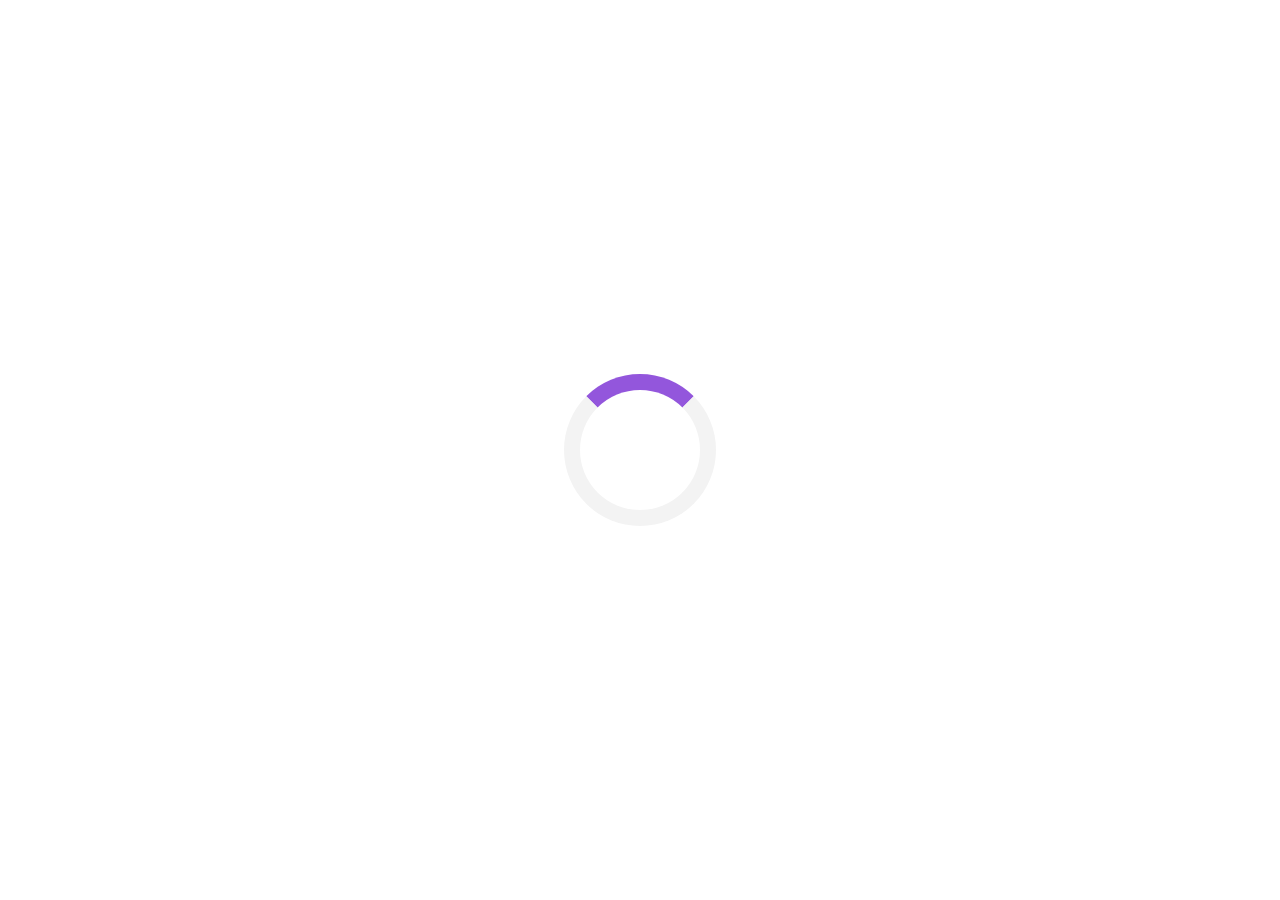
==== index.html @ 2e4d65af "[ADD] mail contact + loading spin" ====
<!DOCTYPE html>
<html lang="en">
<head>
    <meta charset="UTF-8">
    <meta http-equiv="X-UA-Compatible" content="IE=edge">
    <meta name="viewport" content="width=device-width, initial-scale=1.0">
    <link rel="stylesheet" href="style/style.css">
    <link rel="preconnect" href="https://fonts.googleapis.com">
    <link rel="preconnect" href="https://fonts.gstatic.com" crossorigin>
    <link href="https://fonts.googleapis.com/css2?family=Shrikhand&display=swap" rel="stylesheet">
    <link href="https://fonts.googleapis.com/css2?family=Roboto:wght@100;300;400;500;700;900&display=swap" rel="stylesheet">
    <link rel="stylesheet" href="https://use.fontawesome.com/releases/v5.15.3/css/all.css" integrity="sha384-SZXxX4whJ79/gErwcOYf+zWLeJdY/qpuqC4cAa9rOGUstPomtqpuNWT9wdPEn2fk" crossorigin="anonymous">
    <title>Ohmyfood!</title>
</head>
<body onload="loaderFunction()">
    <div id="loader"></div>
    <div id="wait">
        <header>
            <img src="/Maquette/images/logo/ohmyfood@2x.svg" alt="logo">
        </header>
        <main>
            <section id="subheader">
                <span><i class="fas fa-map-marker-alt"></i> Paris, Belleville</span>
            </section>
            <section id="Description">
                <h1>Réservez le menu qui vous convient</h1>
                <p>Découvrez des restaurants d'exception, séléctionnés par nos soins.</p>
                <a id="ButtonDescription" href="#">Explorer nos restaurants</a>
            </section>
            <section id="Fonctionnement">
                <h1>Fonctionnement</h1>
                <ul>
                    <li><p>1</p><span><i class="fas fa-mobile-alt"></i>Choisissez un restaurant</span></li>
                    <li><p>2</p><span><i class="fas fa-list"></i>Composez votre menu</span></li>
                    <li><p>3</p><span><i class="fas fa-store"></i>Dégustez au restaurant</span></li>
                </ul>
            </section>
            <section id="Restaurant">
                <h1> Restaurants</h1>
                <div id="Restaurant_cards">
                    <div class="Restaurant_card">
                        <a href="pages/menu_1.html">
                            <figure>
                                <img src="/Maquette/images/restaurants/jay-wennington-N_Y88TWmGwA-unsplash.jpg" alt="">
                                <figcaption>
                                    <div class="card_text">
                                        <h2>La palette du goût</h2>
                                        <p>Ménilmontant</p>
                                    </div>
                                </a>
                                    <div class="card_logo lock">
                                        <i class="far fa-heart icon-unlock"></i>
                                        <i class="fas fa-heart icon-lock"></i>
                                    </div>
                                </figcaption>
                            </figure>
                    </div>
                    <div class="Restaurant_card">
                        <a href="pages/menu_2.html">
                            <figure>
                                <img src="/Maquette/images/restaurants/stil-u2Lp8tXIcjw-unsplash.jpg" alt="">
                                <figcaption>
                                    <div class="card_text">
                                        <h2>La note enchantée</h2>
                                        <p>Charonne</p>
                                    </div>
                        </a>
                                <div class="card_logo lock">
                                    <i class="far fa-heart icon-unlock"></i>
                                    <i class="fas fa-heart icon-lock"></i>
                                </div>
                            </figcaption>
                        </figure>
                    </div>
                    <div class="Restaurant_card">
                        <a href="pages/menu_3.html">
                        <figure>
                            <img src="/Maquette/images/restaurants/toa-heftiba-DQKerTsQwi0-unsplash.jpg" alt="">
                            <figcaption>
                                <div class="card_text">
                                    <h2>À la française</h2>
                                    <p>Cité rouge</p>
                                </div>
                            </a>
                                <div class="card_logo lock">
                                    <i class="far fa-heart icon-unlock"></i>
                                    <i class="fas fa-heart icon-lock"></i>
                                </div>
                            </figcaption>
                        </figure>
                    </div>
                    <div class="Restaurant_card">
                        <a href="pages/menu_4.html">
                        <figure>
                            <img src="/Maquette/images/restaurants/louis-hansel-shotsoflouis-qNBGVyOCY8Q-unsplash.jpg" alt="">
                            <figcaption>
                                <div class="card_text">
                                    <h2>Le délice des sens</h2>
                                    <p>Folie-Méricourt</p>
                                </div>
                            </a>
                                <div class="card_logo lock">
                                    <i class="far fa-heart icon-unlock"></i>
                                    <i class="fas fa-heart icon-lock"></i>
                                </div>
                            </figcaption>
                        </figure>
                    </div>
                </div>
            </section>
        </main>
        <footer>
            <h2>ohmyfood</h2>
            <ul>
                <li><span><i class="fas fa-utensils"></i>Proposer un restaurant</span></li>
                <li><span><i class="fas fa-hands-helping"></i>Devenir partenaire</span></li>
                <li>Mentions légales</li>
                <a href="mailto:ohmyfood@gmail.com"><li>Contact</li></a>
            </ul>
        </footer>
    </div>

    <script>
        var loader;

        function loaderFunction() {
            setTimeout(showPage, 3000)
        }

        function showPage() {
            document.getElementById("loader").style.display = "none";
            document.getElementById("wait").style.display= "block";
        }
    </script>
</body>
</html>
---- style/style.css ----
/* Primary Colors*/
* {
  margin: 0;
}

header {
  width: 100%;
  display: flex;
  justify-content: center;
  border-bottom: 1px transparent black;
  -webkit-box-shadow: inset -16px -31px 15px -30px rgba(0, 0, 0, 0.35);
  box-shadow: inset -16px -31px 15px -30px rgba(0, 0, 0, 0.35);
}

header img {
  margin-bottom: 20px;
  margin-top: 20px;
}

#wait {
  display: none;
}

#loader {
  position: absolute;
  left: 50%;
  top: 50%;
  z-index: 1;
  width: 120px;
  height: 120px;
  margin: -76px 0 0 -76px;
  border: 16px solid #f3f3f3;
  border-radius: 50%;
  border-top: 16px solid #9356DC;
  -webkit-animation: spin 2s linear infinite;
  animation: spin 2s linear infinite;
}

@-webkit-keyframes spin {
  0% {
    -webkit-transform: rotate(0deg);
  }
  100% {
    -webkit-transform: rotate(360deg);
  }
}
@keyframes spin {
  0% {
    transform: rotate(0deg);
  }
  100% {
    transform: rotate(360deg);
  }
}
#subheader {
  display: flex;
  justify-content: center;
  background-color: #eaeaea;
  padding: 20px 0px 20px 0px;
}

#subheader span {
  font-family: "Roboto", sans-serif;
  font-weight: 400;
  margin-right: 3rem;
}

#subheader span i {
  margin-right: 10px;
}

#Description {
  background-color: #f6f6f6;
  display: flex;
  padding-top: 30px;
  padding-bottom: 30px;
  flex-direction: column;
  align-items: center;
  font-family: "Roboto", sans-serif;
}

#Description h1 {
  font-size: 24px;
  width: 70%;
  font-weight: 800;
  text-align: center;
}

#Description p {
  color: grey;
  margin-top: 1rem;
  font-size: 16px;
  width: 80%;
  text-align: center;
  font-weight: 400;
}

#ButtonDescription {
  margin-top: 2rem;
  display: inline-block;
  border: 1px transparent #FF79DA;
  background-color: #9356DC;
  background-image: linear-gradient(to right, #FF79DA, #9356DC);
  border-radius: 25px;
  color: white;
  padding: 1rem;
  text-decoration: none;
  font-weight: 600;
  box-shadow: 0 0 16px #0000002e;
}

#Fonctionnement {
  margin: 2rem 1rem 4rem 1rem;
}

#Fonctionnement h1 {
  font-family: "Roboto", sans-serif;
}

#Fonctionnement ul {
  display: flex;
  flex-direction: column;
  list-style: none;
  font-family: "Roboto", sans-serif;
  font-size: 16px;
}

#Fonctionnement i {
  font-size: 20px;
}

#Fonctionnement span {
  border: 1px solid white;
  border-radius: 40px;
  background: #f6f6f6;
  padding: 1rem 2rem 1rem 2rem;
  box-shadow: 0 0 16px #0000002e;
  min-width: 72%;
}
#Fonctionnement span:hover {
  background-color: #f5edff;
}
#Fonctionnement span:hover .fas {
  color: #9356DC;
  opacity: 1;
}

#Fonctionnement li {
  display: flex;
  align-items: center;
  margin-top: 2rem;
}

#Fonctionnement i {
  opacity: 0.5;
  margin-right: 20px;
  margin-left: 10px;
}

#Fonctionnement p {
  position: absolute;
  left: 42px;
  border: 1px solid #9356DC;
  padding: 5px 10px 5px 10px;
  border-radius: 50%;
  color: white;
  background-color: #9356DC;
}

#Restaurant {
  background-color: #f6f6f6;
  padding-top: 3rem;
  display: flex;
  flex-direction: column;
}

#Restaurant h1 {
  font-family: "Roboto", sans-serif;
  margin: 0 0 1rem 1rem;
}

#Restaurant_cards img {
  object-fit: cover;
  width: 100%;
  max-height: 227px;
  border-radius: 25px 25px 0 0;
}

#Restaurant_cards figure {
  background-color: white;
  width: 90%;
  box-shadow: 0 0 16px #0000002e;
  border-radius: 25px 25px 25px 25px;
  margin-left: 5%;
}

.card_text {
  display: flex;
  flex-direction: column;
  margin: 5px 10px 5px 10px;
  font: "Roboto", sans-serif;
}

.card_text h2 {
  font-size: 22px;
  font-weight: 900;
  margin-bottom: 5px;
}

.card_text p {
  font-size: 20px;
  opacity: 0.8;
}

#Restaurant_cards figcaption {
  display: inline-flex;
  align-items: center;
  margin-top: 0.5rem;
  margin-bottom: 0.5rem;
  width: 100%;
  justify-content: space-between;
}

.card_logo {
  display: relative;
}

.card_logo i {
  margin-right: 1rem;
  font-size: 28px;
}

.icon-unlock {
  opacity: 0.5;
}

.lock:hover .icon-unlock,
.lock .icon-lock {
  display: none;
}

.lock:hover .icon-lock {
  display: inline;
  color: #9356DC;
}

.Restaurant_card {
  margin-bottom: 2rem;
}

.Restaurant_card a {
  text-decoration: none;
  color: black;
}

footer {
  background-color: #353535;
  color: white;
  display: flex;
  flex-direction: column;
}
footer a {
  color: white;
  text-decoration: none;
}

footer h2 {
  font-family: "Shrikhand", cursive;
  font-size: 16px;
  letter-spacing: 1px;
  margin: 2rem 0 1rem 1rem;
}

footer ul {
  font-family: "Roboto", sans-serif;
  list-style: none;
  padding: 0;
  margin-left: 1rem;
  margin-bottom: 2rem;
  font-style: normal;
}

footer i {
  margin-right: 0.5rem;
  font-size: 16px;
}

footer li {
  margin-bottom: 0.5rem;
}

/*# sourceMappingURL=style.css.map */
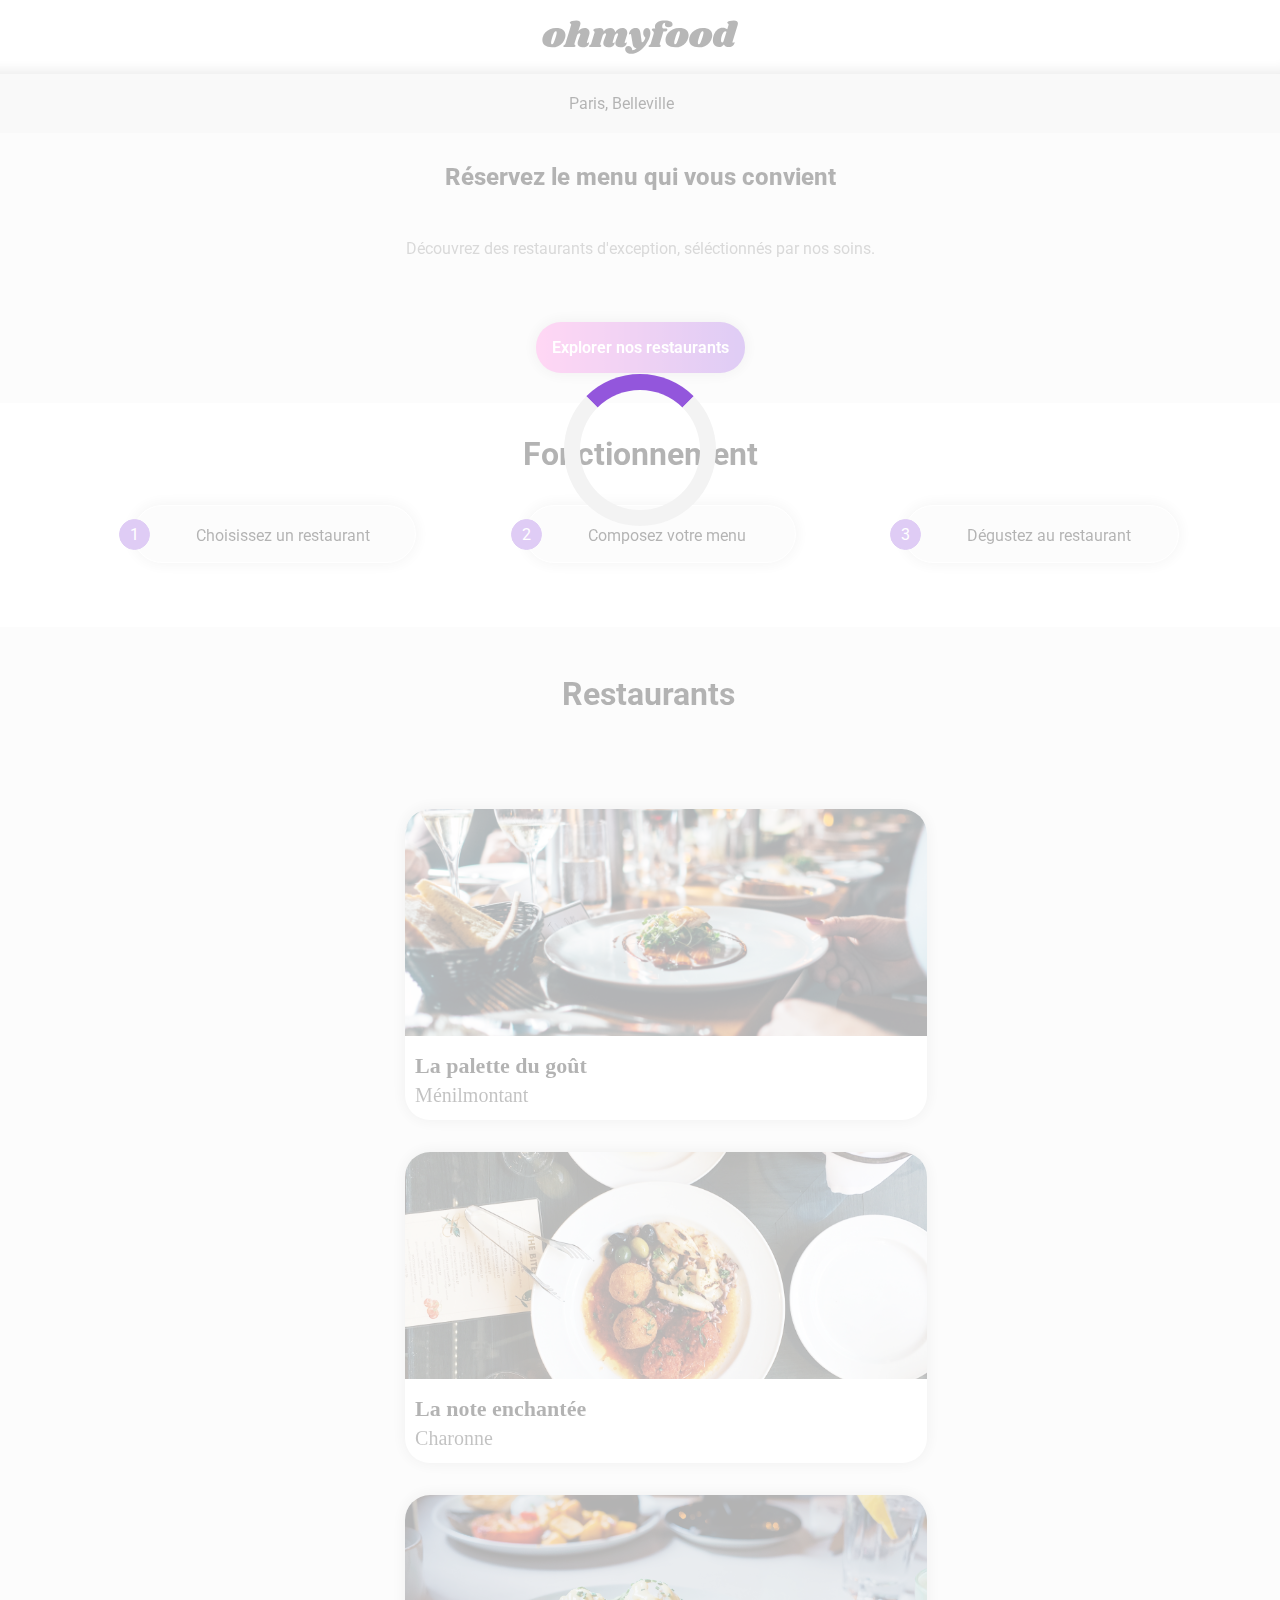
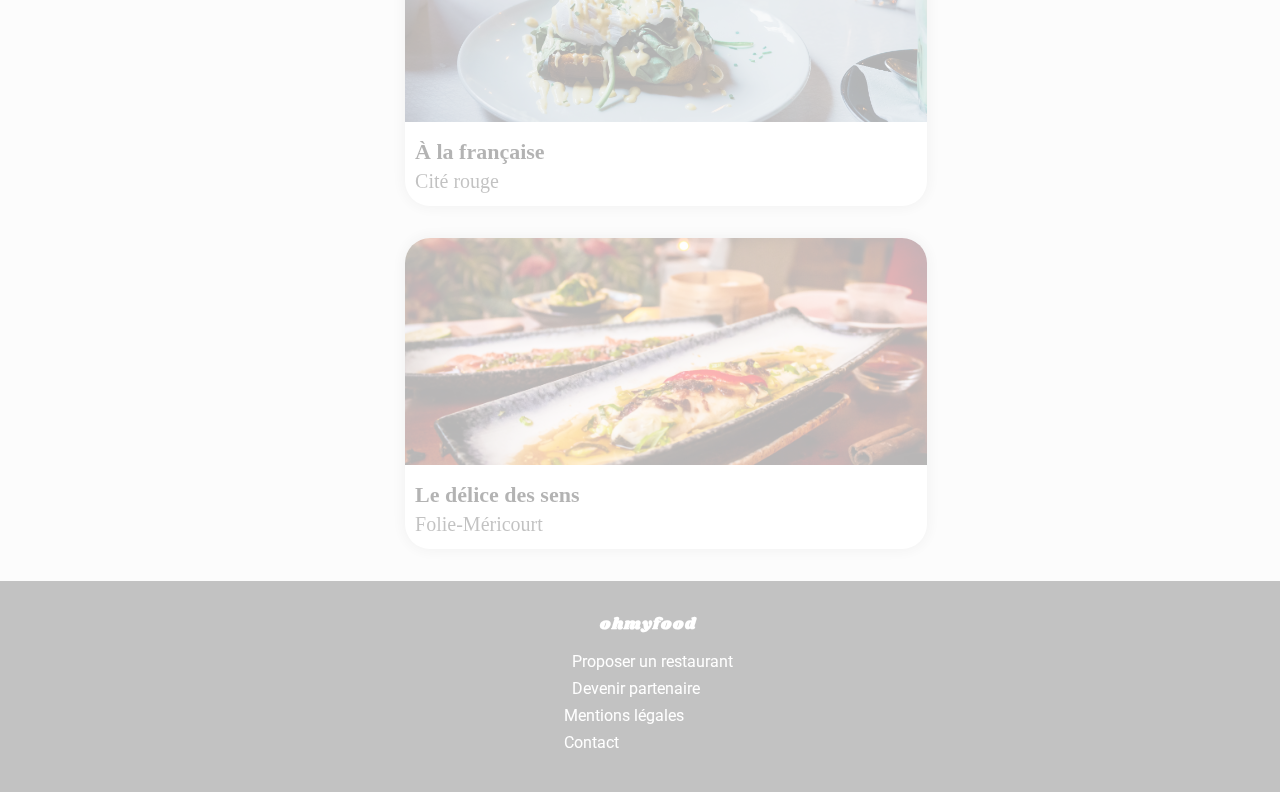
==== commit 1f384eec: "[ADD] Responsive && [FIX] loader" ====
--- a/index.html
+++ b/index.html
@@ -12,7 +12,7 @@
     <link rel="stylesheet" href="https://use.fontawesome.com/releases/v5.15.3/css/all.css" integrity="sha384-SZXxX4whJ79/gErwcOYf+zWLeJdY/qpuqC4cAa9rOGUstPomtqpuNWT9wdPEn2fk" crossorigin="anonymous">
     <title>Ohmyfood!</title>
 </head>
-<body onload="loaderFunction()">
+<body>
     <div id="loader"></div>
     <div id="wait">
         <header>
@@ -119,18 +119,5 @@
             </ul>
         </footer>
     </div>
-
-    <script>
-        var loader;
-
-        function loaderFunction() {
-            setTimeout(showPage, 3000)
-        }
-
-        function showPage() {
-            document.getElementById("loader").style.display = "none";
-            document.getElementById("wait").style.display= "block";
-        }
-    </script>
 </body>
 </html>--- a/style/style.css
+++ b/style/style.css
@@ -11,18 +11,23 @@
   -webkit-box-shadow: inset -16px -31px 15px -30px rgba(0, 0, 0, 0.35);
   box-shadow: inset -16px -31px 15px -30px rgba(0, 0, 0, 0.35);
 }
-
 header img {
   margin-bottom: 20px;
   margin-top: 20px;
 }
 
 #wait {
-  display: none;
-}
-
+  opacity: 0.3;
+  animation: 3s opacityA 3s forwards;
+}
+
+@keyframes opacityA {
+  to {
+    opacity: 1;
+  }
+}
 #loader {
-  position: absolute;
+  position: fixed;
   left: 50%;
   top: 50%;
   z-index: 1;
@@ -32,10 +37,28 @@
   border: 16px solid #f3f3f3;
   border-radius: 50%;
   border-top: 16px solid #9356DC;
-  -webkit-animation: spin 2s linear infinite;
-  animation: spin 2s linear infinite;
-}
-
+  -webkit-animation: spin 2s linear infinite, cssAnimation 0s ease-out 3s forwards;
+  animation: spin 2s linear infinite, cssAnimation 0s ease-out 3s forwards;
+}
+
+@keyframes cssAnimation {
+  to {
+    width: 0;
+    height: 0;
+    display: none;
+    border: none;
+    position: absolute;
+  }
+}
+@-webkit-keyframes cssAnimation {
+  to {
+    width: 0;
+    height: 0;
+    visibility: hidden;
+    position: absolute;
+    border: none;
+  }
+}
 @-webkit-keyframes spin {
   0% {
     -webkit-transform: rotate(0deg);
@@ -58,13 +81,11 @@
   background-color: #eaeaea;
   padding: 20px 0px 20px 0px;
 }
-
 #subheader span {
   font-family: "Roboto", sans-serif;
   font-weight: 400;
   margin-right: 3rem;
 }
-
 #subheader span i {
   margin-right: 10px;
 }
@@ -78,14 +99,12 @@
   align-items: center;
   font-family: "Roboto", sans-serif;
 }
-
 #Description h1 {
   font-size: 24px;
   width: 70%;
   font-weight: 800;
   text-align: center;
 }
-
 #Description p {
   color: grey;
   margin-top: 1rem;
@@ -94,8 +113,7 @@
   text-align: center;
   font-weight: 400;
 }
-
-#ButtonDescription {
+#Description #ButtonDescription {
   margin-top: 2rem;
   display: inline-block;
   border: 1px transparent #FF79DA;
@@ -108,15 +126,21 @@
   font-weight: 600;
   box-shadow: 0 0 16px #0000002e;
 }
+@media (min-width: 64em) {
+  #Description p {
+    margin-top: 3rem;
+  }
+  #Description #ButtonDescription {
+    margin-top: 4rem;
+  }
+}
 
 #Fonctionnement {
   margin: 2rem 1rem 4rem 1rem;
 }
-
 #Fonctionnement h1 {
   font-family: "Roboto", sans-serif;
 }
-
 #Fonctionnement ul {
   display: flex;
   flex-direction: column;
@@ -124,11 +148,9 @@
   font-family: "Roboto", sans-serif;
   font-size: 16px;
 }
-
 #Fonctionnement i {
   font-size: 20px;
 }
-
 #Fonctionnement span {
   border: 1px solid white;
   border-radius: 40px;
@@ -144,19 +166,16 @@
   color: #9356DC;
   opacity: 1;
 }
-
 #Fonctionnement li {
   display: flex;
   align-items: center;
   margin-top: 2rem;
 }
-
 #Fonctionnement i {
   opacity: 0.5;
   margin-right: 20px;
   margin-left: 10px;
 }
-
 #Fonctionnement p {
   position: absolute;
   left: 42px;
@@ -166,6 +185,40 @@
   color: white;
   background-color: #9356DC;
 }
+@media (min-width: 48em) {
+  #Fonctionnement ul {
+    padding: 0;
+  }
+  #Fonctionnement p {
+    left: 73px;
+  }
+  #Fonctionnement li {
+    justify-content: center;
+  }
+}
+@media (min-width: 64em) {
+  #Fonctionnement h1 {
+    text-align: center;
+  }
+  #Fonctionnement ul {
+    flex-direction: row;
+    justify-content: space-evenly;
+  }
+  #Fonctionnement p {
+    position: relative;
+    left: 17px;
+  }
+}
+
+@media (min-width: 64em) {
+  #Restaurant_cards {
+    display: flex;
+    flex-wrap: wrap;
+    width: 80%;
+    justify-content: space-around;
+    margin-top: 5rem;
+  }
+}
 
 #Restaurant {
   background-color: #f6f6f6;
@@ -173,25 +226,14 @@
   display: flex;
   flex-direction: column;
 }
-
 #Restaurant h1 {
   font-family: "Roboto", sans-serif;
   margin: 0 0 1rem 1rem;
 }
-
-#Restaurant_cards img {
-  object-fit: cover;
-  width: 100%;
-  max-height: 227px;
-  border-radius: 25px 25px 0 0;
-}
-
-#Restaurant_cards figure {
-  background-color: white;
-  width: 90%;
-  box-shadow: 0 0 16px #0000002e;
-  border-radius: 25px 25px 25px 25px;
-  margin-left: 5%;
+@media (min-width: 64em) {
+  #Restaurant {
+    align-items: center;
+  }
 }
 
 .card_text {
@@ -200,19 +242,47 @@
   margin: 5px 10px 5px 10px;
   font: "Roboto", sans-serif;
 }
-
 .card_text h2 {
   font-size: 22px;
   font-weight: 900;
   margin-bottom: 5px;
 }
-
 .card_text p {
   font-size: 20px;
   opacity: 0.8;
 }
 
-#Restaurant_cards figcaption {
+.card_logo {
+  display: relative;
+}
+
+.card_logo i {
+  margin-right: 1rem;
+  font-size: 28px;
+}
+
+.icon-unlock {
+  opacity: 0.5;
+}
+
+.lock:hover .icon-unlock,
+.lock .icon-lock {
+  display: none;
+}
+
+.lock:hover .icon-lock {
+  display: inline;
+  color: #9356DC;
+}
+
+.Restaurant_card {
+  margin-bottom: 2rem;
+}
+.Restaurant_card a {
+  text-decoration: none;
+  color: black;
+}
+.Restaurant_card figcaption {
   display: inline-flex;
   align-items: center;
   margin-top: 0.5rem;
@@ -220,37 +290,26 @@
   width: 100%;
   justify-content: space-between;
 }
-
-.card_logo {
-  display: relative;
-}
-
-.card_logo i {
-  margin-right: 1rem;
-  font-size: 28px;
-}
-
-.icon-unlock {
-  opacity: 0.5;
-}
-
-.lock:hover .icon-unlock,
-.lock .icon-lock {
-  display: none;
-}
-
-.lock:hover .icon-lock {
-  display: inline;
-  color: #9356DC;
-}
-
-.Restaurant_card {
-  margin-bottom: 2rem;
-}
-
-.Restaurant_card a {
-  text-decoration: none;
-  color: black;
+.Restaurant_card figure {
+  background-color: white;
+  width: 90%;
+  box-shadow: 0 0 16px #0000002e;
+  border-radius: 25px 25px 25px 25px;
+  margin-left: 5%;
+}
+.Restaurant_card img {
+  object-fit: cover;
+  width: 100%;
+  max-height: 227px;
+  border-radius: 25px 25px 0 0;
+}
+@media (min-width: 64em) {
+  .Restaurant_card {
+    width: 522px;
+  }
+  .Restaurant_card figure {
+    width: 100%;
+  }
 }
 
 footer {
@@ -263,14 +322,12 @@
   color: white;
   text-decoration: none;
 }
-
 footer h2 {
   font-family: "Shrikhand", cursive;
   font-size: 16px;
   letter-spacing: 1px;
   margin: 2rem 0 1rem 1rem;
 }
-
 footer ul {
   font-family: "Roboto", sans-serif;
   list-style: none;
@@ -279,14 +336,17 @@
   margin-bottom: 2rem;
   font-style: normal;
 }
-
 footer i {
   margin-right: 0.5rem;
   font-size: 16px;
 }
-
 footer li {
   margin-bottom: 0.5rem;
 }
+@media (min-width: 48em) {
+  footer {
+    align-items: center;
+  }
+}
 
 /*# sourceMappingURL=style.css.map */
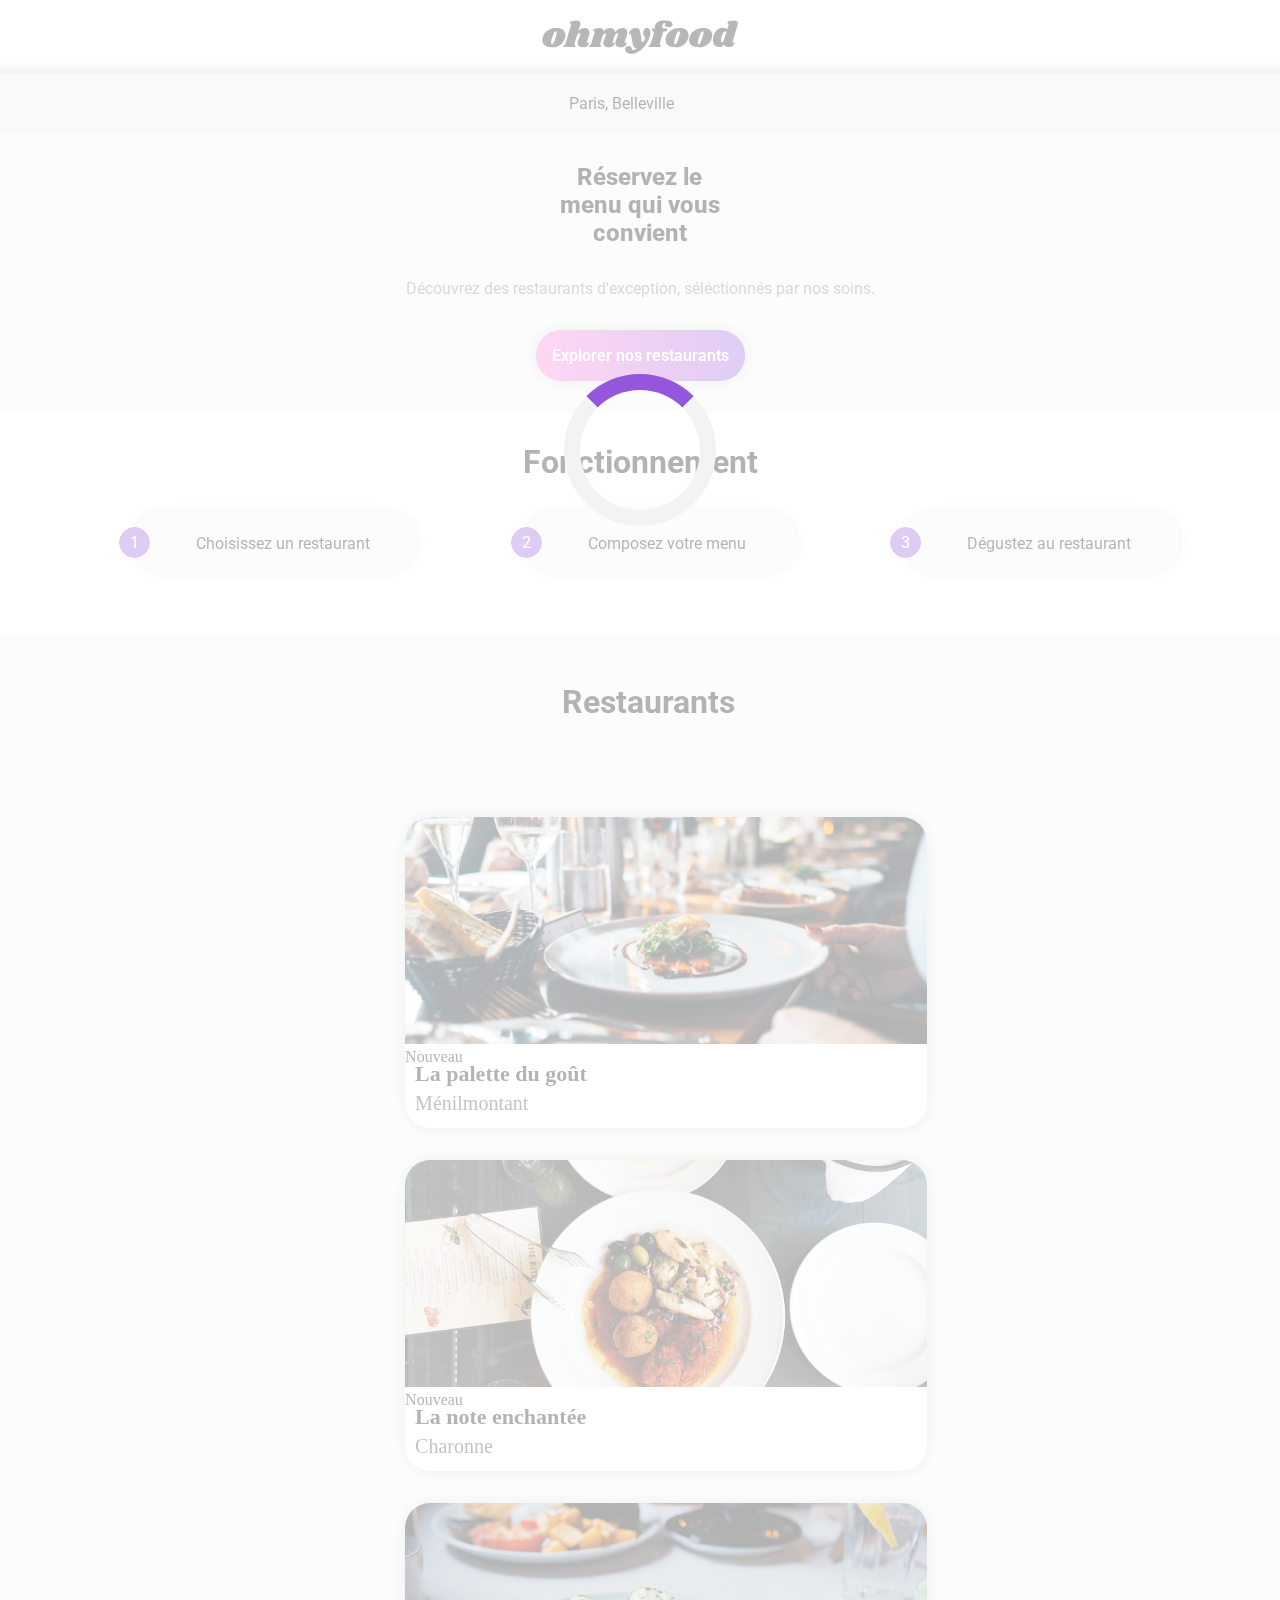
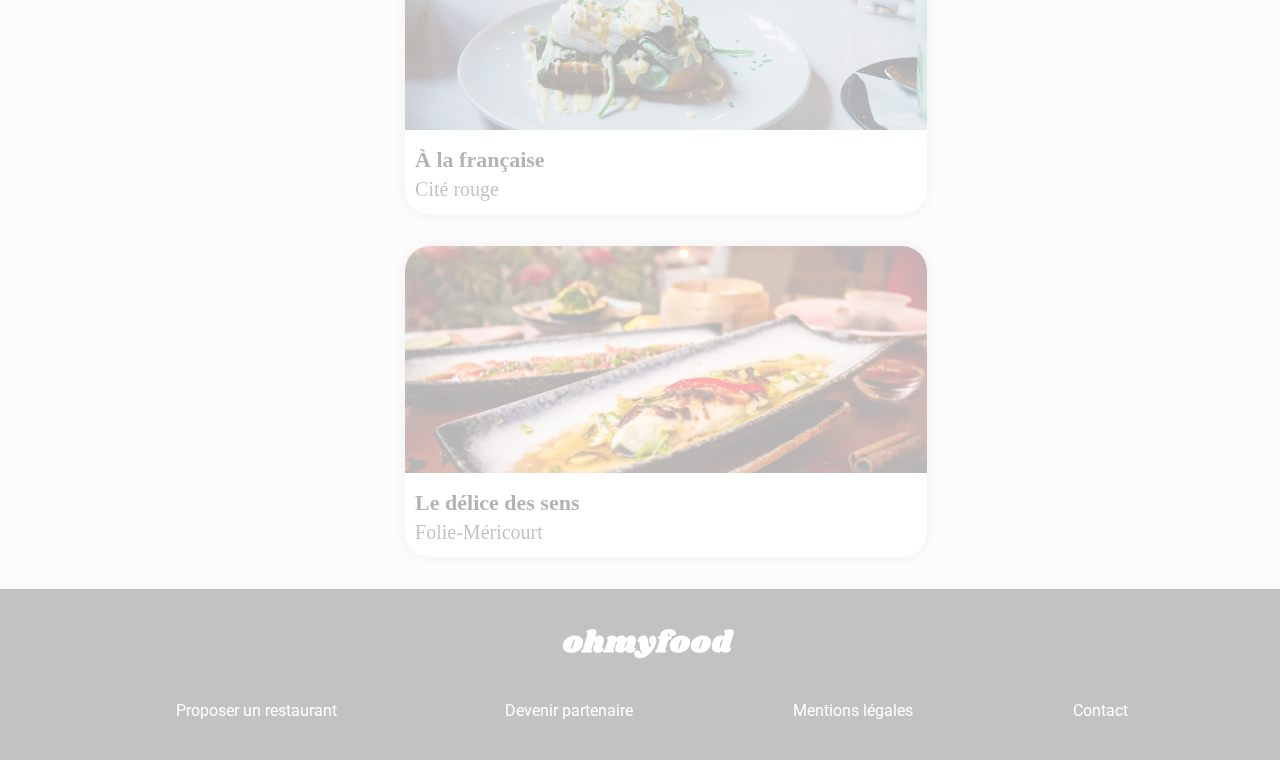
==== commit c3cd92a8: "[FIX] css design ( wrong size on some elements ) && edit css to scss" ====
--- a/index.html
+++ b/index.html
@@ -42,6 +42,7 @@
                         <a href="pages/menu_1.html">
                             <figure>
                                 <img src="/Maquette/images/restaurants/jay-wennington-N_Y88TWmGwA-unsplash.jpg" alt="">
+                                <span>Nouveau</span>
                                 <figcaption>
                                     <div class="card_text">
                                         <h2>La palette du goût</h2>
@@ -59,6 +60,7 @@
                         <a href="pages/menu_2.html">
                             <figure>
                                 <img src="/Maquette/images/restaurants/stil-u2Lp8tXIcjw-unsplash.jpg" alt="">
+                                <span>Nouveau</span>
                                 <figcaption>
                                     <div class="card_text">
                                         <h2>La note enchantée</h2>
--- a/style/style.css
+++ b/style/style.css
@@ -128,10 +128,13 @@
 }
 @media (min-width: 64em) {
   #Description p {
-    margin-top: 3rem;
+    margin-top: 2rem;
   }
   #Description #ButtonDescription {
-    margin-top: 4rem;
+    margin-top: 2rem;
+  }
+  #Description h1 {
+    width: 13%;
   }
 }
 
@@ -297,6 +300,9 @@
   border-radius: 25px 25px 25px 25px;
   margin-left: 5%;
 }
+.Restaurant_card figure span {
+  position: absolute;
+}
 .Restaurant_card img {
   object-fit: cover;
   width: 100%;
@@ -347,6 +353,15 @@
   footer {
     align-items: center;
   }
+  footer ul {
+    display: flex;
+    width: 100%;
+    justify-content: space-evenly;
+    margin-top: 20px;
+  }
+  footer h2 {
+    font-size: 30px;
+  }
 }
 
 /*# sourceMappingURL=style.css.map */
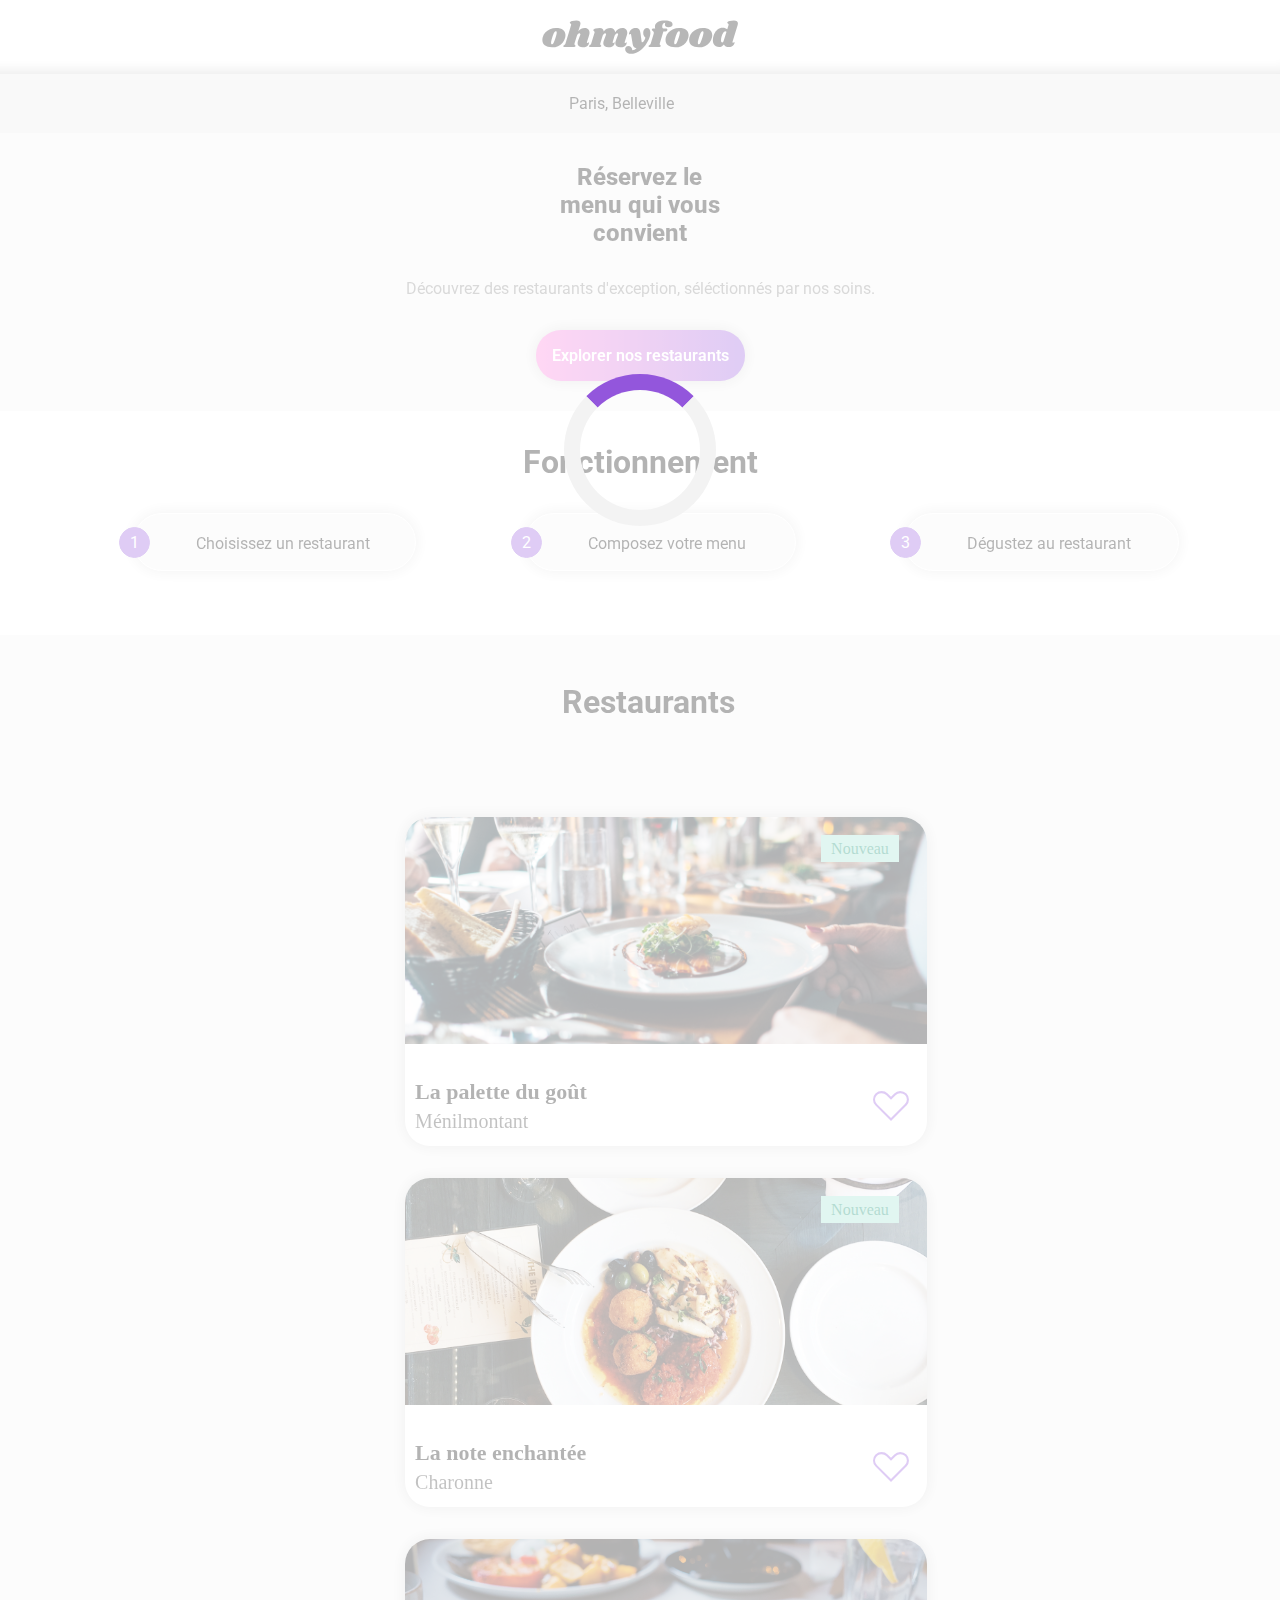
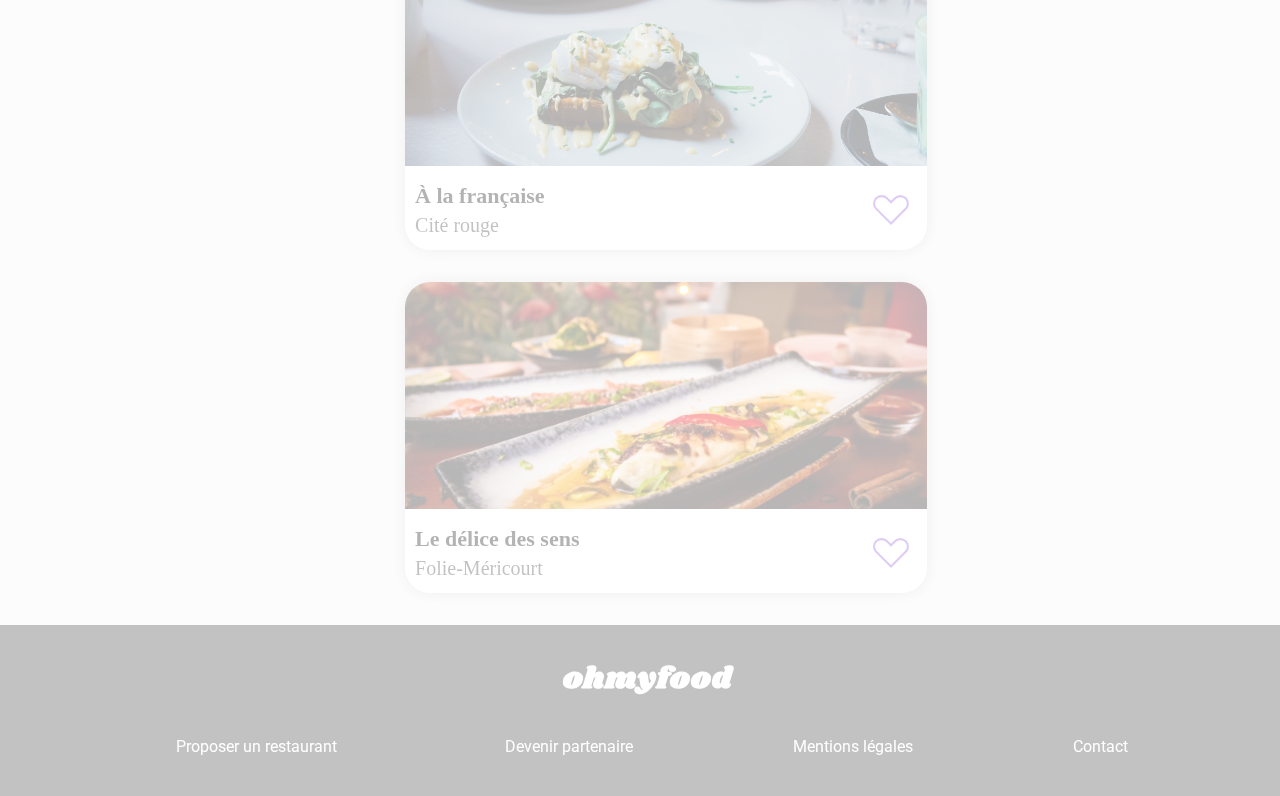
==== commit 6e0120e5: "[ADD] Heart animation for fav" ====
--- a/index.html
+++ b/index.html
@@ -13,6 +13,13 @@
     <title>Ohmyfood!</title>
 </head>
 <body>
+    <svg id='heart' height="0" width="0">
+        <defs>
+            <clipPath id="svgPath">
+                <path d="M20,35.09,4.55,19.64a8.5,8.5,0,0,1-.13-12l.13-.13a8.72,8.72,0,0,1,12.14,0L20,10.79l3.3-3.3a8.09,8.09,0,0,1,5.83-2.58,8.89,8.89,0,0,1,6.31,2.58,8.5,8.5,0,0,1,.13,12l-.13.13Z"/>
+            </clipPath>
+        </defs>
+    </svg>
     <div id="loader"></div>
     <div id="wait">
         <header>
@@ -49,10 +56,13 @@
                                         <p>Ménilmontant</p>
                                     </div>
                                 </a>
-                                    <div class="card_logo lock">
-                                        <i class="far fa-heart icon-unlock"></i>
-                                        <i class="fas fa-heart icon-lock"></i>
-                                    </div>
+                                <div class="heart-container">
+                                    <svg width="40" height="40" viewBox="0 0 40 40" class='heart-stroke'>
+                                       <path d="M20,35.07,4.55,19.62a8.5,8.5,0,0,1-.12-12l.12-.12a8.72,8.72,0,0,1,12.14,0L20,10.77l3.3-3.3A8.09,8.09,0,0,1,29.13,4.9a8.89,8.89,0,0,1,6.31,2.58,8.5,8.5,0,0,1,.12,12l-.12.12ZM10.64,7.13A6.44,6.44,0,0,0,6.07,18.19L20,32.06,33.94,18.12A6.44,6.44,0,0,0,34,9l0,0a6.44,6.44,0,0,0-4.77-1.85A6,6,0,0,0,24.83,9L20,13.78,15.21,9A6.44,6.44,0,0,0,10.64,7.13Z"/>
+                                    </svg>
+                                    
+                                    <a href='#' class='heart-clip'></a>
+                                 </div>
                                 </figcaption>
                             </figure>
                     </div>
@@ -67,10 +77,13 @@
                                         <p>Charonne</p>
                                     </div>
                         </a>
-                                <div class="card_logo lock">
-                                    <i class="far fa-heart icon-unlock"></i>
-                                    <i class="fas fa-heart icon-lock"></i>
-                                </div>
+                        <div class="heart-container">
+                            <svg width="40" height="40" viewBox="0 0 40 40" class='heart-stroke'>
+                               <path d="M20,35.07,4.55,19.62a8.5,8.5,0,0,1-.12-12l.12-.12a8.72,8.72,0,0,1,12.14,0L20,10.77l3.3-3.3A8.09,8.09,0,0,1,29.13,4.9a8.89,8.89,0,0,1,6.31,2.58,8.5,8.5,0,0,1,.12,12l-.12.12ZM10.64,7.13A6.44,6.44,0,0,0,6.07,18.19L20,32.06,33.94,18.12A6.44,6.44,0,0,0,34,9l0,0a6.44,6.44,0,0,0-4.77-1.85A6,6,0,0,0,24.83,9L20,13.78,15.21,9A6.44,6.44,0,0,0,10.64,7.13Z"/>
+                            </svg>
+                            
+                            <a href='#' class='heart-clip'></a>
+                         </div>
                             </figcaption>
                         </figure>
                     </div>
@@ -84,10 +97,13 @@
                                     <p>Cité rouge</p>
                                 </div>
                             </a>
-                                <div class="card_logo lock">
-                                    <i class="far fa-heart icon-unlock"></i>
-                                    <i class="fas fa-heart icon-lock"></i>
-                                </div>
+                            <div class="heart-container">
+                                <svg width="40" height="40" viewBox="0 0 40 40" class='heart-stroke'>
+                                   <path d="M20,35.07,4.55,19.62a8.5,8.5,0,0,1-.12-12l.12-.12a8.72,8.72,0,0,1,12.14,0L20,10.77l3.3-3.3A8.09,8.09,0,0,1,29.13,4.9a8.89,8.89,0,0,1,6.31,2.58,8.5,8.5,0,0,1,.12,12l-.12.12ZM10.64,7.13A6.44,6.44,0,0,0,6.07,18.19L20,32.06,33.94,18.12A6.44,6.44,0,0,0,34,9l0,0a6.44,6.44,0,0,0-4.77-1.85A6,6,0,0,0,24.83,9L20,13.78,15.21,9A6.44,6.44,0,0,0,10.64,7.13Z"/>
+                                </svg>
+                                
+                                <a href='#' class='heart-clip'></a>
+                             </div>
                             </figcaption>
                         </figure>
                     </div>
@@ -101,10 +117,13 @@
                                     <p>Folie-Méricourt</p>
                                 </div>
                             </a>
-                                <div class="card_logo lock">
-                                    <i class="far fa-heart icon-unlock"></i>
-                                    <i class="fas fa-heart icon-lock"></i>
-                                </div>
+                            <div class="heart-container">
+                                <svg width="40" height="40" viewBox="0 0 40 40" class='heart-stroke'>
+                                   <path d="M20,35.07,4.55,19.62a8.5,8.5,0,0,1-.12-12l.12-.12a8.72,8.72,0,0,1,12.14,0L20,10.77l3.3-3.3A8.09,8.09,0,0,1,29.13,4.9a8.89,8.89,0,0,1,6.31,2.58,8.5,8.5,0,0,1,.12,12l-.12.12ZM10.64,7.13A6.44,6.44,0,0,0,6.07,18.19L20,32.06,33.94,18.12A6.44,6.44,0,0,0,34,9l0,0a6.44,6.44,0,0,0-4.77-1.85A6,6,0,0,0,24.83,9L20,13.78,15.21,9A6.44,6.44,0,0,0,10.64,7.13Z"/>
+                                </svg>
+                                
+                                <a href='#' class='heart-clip'></a>
+                             </div>
                             </figcaption>
                         </figure>
                     </div>
--- a/style/style.css
+++ b/style/style.css
@@ -301,7 +301,12 @@
   margin-left: 5%;
 }
 .Restaurant_card figure span {
-  position: absolute;
+  position: relative;
+  background-color: #99e2d0;
+  color: #008766;
+  padding: 5px 10px 5px 10px;
+  left: 14rem;
+  bottom: 13rem;
 }
 .Restaurant_card img {
   object-fit: cover;
@@ -315,6 +320,14 @@
   }
   .Restaurant_card figure {
     width: 100%;
+  }
+  .Restaurant_card figure span {
+    position: relative;
+    background-color: #99e2d0;
+    color: #008766;
+    padding: 5px 10px 5px 10px;
+    left: 26rem;
+    bottom: 13rem;
   }
 }
 
@@ -364,4 +377,51 @@
   }
 }
 
+body {
+  display: flex;
+  justify-content: center;
+  align-items: center;
+}
+
+.heart-container {
+  position: relative;
+  width: 40px;
+  height: 40px;
+  right: 1rem;
+}
+
+.heart-clip {
+  display: block;
+  width: 100%;
+  height: 100%;
+  position: relative;
+  overflow: hidden;
+  clip-path: url(#svgPath);
+}
+.heart-clip:hover::before {
+  transform: scale(1);
+  opacity: 1;
+}
+.heart-clip::before {
+  content: "";
+  display: block;
+  width: 100%;
+  height: 100%;
+  border-radius: 50%;
+  background-color: #9356DC;
+  opacity: 0;
+  transform: scale(0);
+  transition: transform 0.2s linear, opacity 0.2s linear;
+  transform-origin: center 60%;
+}
+
+.heart-stroke {
+  width: 100%;
+  height: 100%;
+  position: absolute;
+  top: 0;
+  left: 0;
+  fill: #9356DC;
+}
+
 /*# sourceMappingURL=style.css.map */
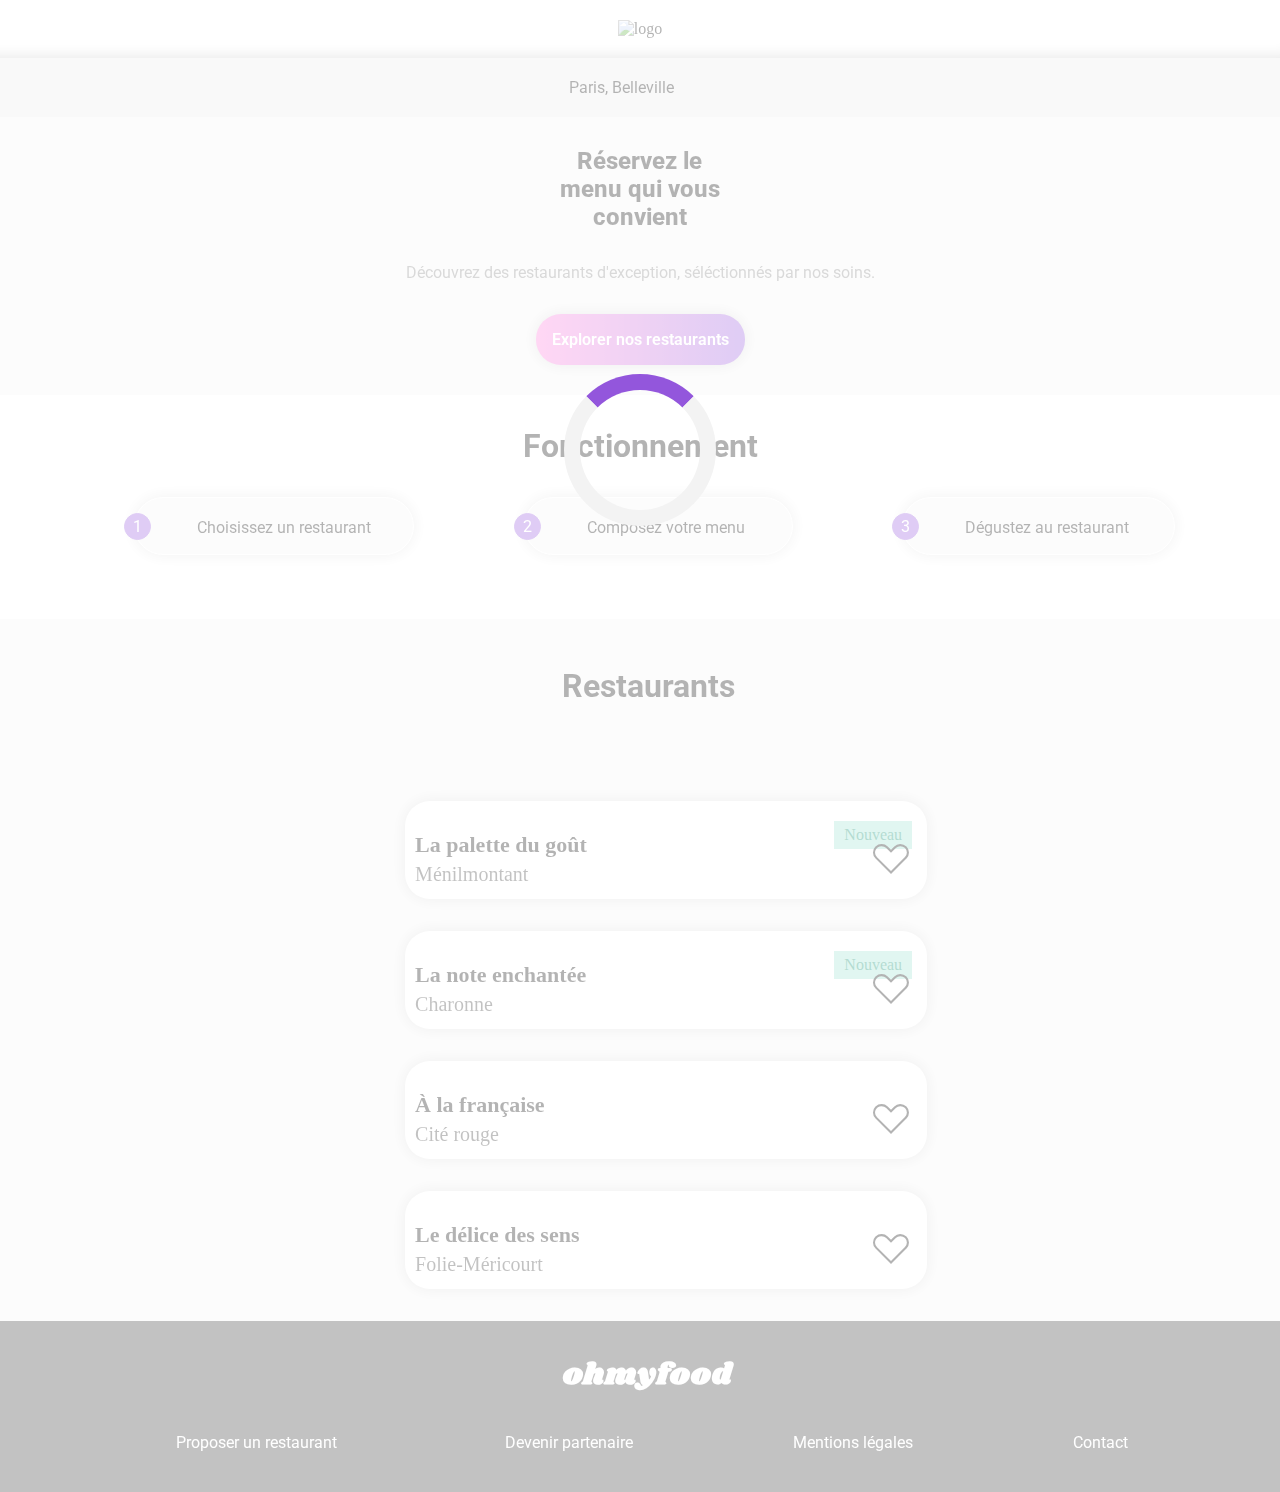
==== commit d630227a: "[FIX] span "new" on home page + color on heart + pointer on card." ====
--- a/index.html
+++ b/index.html
@@ -1,6 +1,7 @@
 <!DOCTYPE html>
 <html lang="en">
 <head>
+    <link rel="shortcut icon" href="./favicon.ico" />
     <meta charset="UTF-8">
     <meta http-equiv="X-UA-Compatible" content="IE=edge">
     <meta name="viewport" content="width=device-width, initial-scale=1.0">
@@ -23,7 +24,7 @@
     <div id="loader"></div>
     <div id="wait">
         <header>
-            <img src="/Maquette/images/logo/ohmyfood@2x.svg" alt="logo">
+            <img src="/maquette/images/logo/ohmyfood@2x.svg" alt="logo">
         </header>
         <main>
             <section id="subheader">
@@ -48,7 +49,7 @@
                     <div class="Restaurant_card">
                         <a href="pages/menu_1.html">
                             <figure>
-                                <img src="/Maquette/images/restaurants/jay-wennington-N_Y88TWmGwA-unsplash.jpg" alt="">
+                                <img src="./maquette/images/restaurants/jay-wennington-N_Y88TWmGwA-unsplash.jpg" alt="">
                                 <span>Nouveau</span>
                                 <figcaption>
                                     <div class="card_text">
@@ -69,7 +70,7 @@
                     <div class="Restaurant_card">
                         <a href="pages/menu_2.html">
                             <figure>
-                                <img src="/Maquette/images/restaurants/stil-u2Lp8tXIcjw-unsplash.jpg" alt="">
+                                <img src="./maquette/images/restaurants/stil-u2Lp8tXIcjw-unsplash.jpg" alt="">
                                 <span>Nouveau</span>
                                 <figcaption>
                                     <div class="card_text">
@@ -90,7 +91,7 @@
                     <div class="Restaurant_card">
                         <a href="pages/menu_3.html">
                         <figure>
-                            <img src="/Maquette/images/restaurants/toa-heftiba-DQKerTsQwi0-unsplash.jpg" alt="">
+                            <img src="/maquette/images/restaurants/toa-heftiba-DQKerTsQwi0-unsplash.jpg" alt="">
                             <figcaption>
                                 <div class="card_text">
                                     <h2>À la française</h2>
@@ -110,7 +111,7 @@
                     <div class="Restaurant_card">
                         <a href="pages/menu_4.html">
                         <figure>
-                            <img src="/Maquette/images/restaurants/louis-hansel-shotsoflouis-qNBGVyOCY8Q-unsplash.jpg" alt="">
+                            <img src="/maquette/images/restaurants/louis-hansel-shotsoflouis-qNBGVyOCY8Q-unsplash.jpg" alt="">
                             <figcaption>
                                 <div class="card_text">
                                     <h2>Le délice des sens</h2>
--- a/style/style.css
+++ b/style/style.css
@@ -183,7 +183,7 @@
   position: absolute;
   left: 42px;
   border: 1px solid #9356DC;
-  padding: 5px 10px 5px 10px;
+  padding: 3px 8px 3px 8px;
   border-radius: 50%;
   color: white;
   background-color: #9356DC;
@@ -284,6 +284,8 @@
 .Restaurant_card a {
   text-decoration: none;
   color: black;
+  position: relative;
+  display: block;
 }
 .Restaurant_card figcaption {
   display: inline-flex;
@@ -301,12 +303,12 @@
   margin-left: 5%;
 }
 .Restaurant_card figure span {
-  position: relative;
   background-color: #99e2d0;
   color: #008766;
   padding: 5px 10px 5px 10px;
-  left: 14rem;
-  bottom: 13rem;
+  position: absolute;
+  top: 20px;
+  right: 15px;
 }
 .Restaurant_card img {
   object-fit: cover;
@@ -322,12 +324,12 @@
     width: 100%;
   }
   .Restaurant_card figure span {
-    position: relative;
     background-color: #99e2d0;
     color: #008766;
     padding: 5px 10px 5px 10px;
-    left: 26rem;
-    bottom: 13rem;
+    position: absolute;
+    top: 20px;
+    right: 15px;
   }
 }
 
@@ -421,7 +423,7 @@
   position: absolute;
   top: 0;
   left: 0;
-  fill: #9356DC;
+  fill: black;
 }
 
 /*# sourceMappingURL=style.css.map */
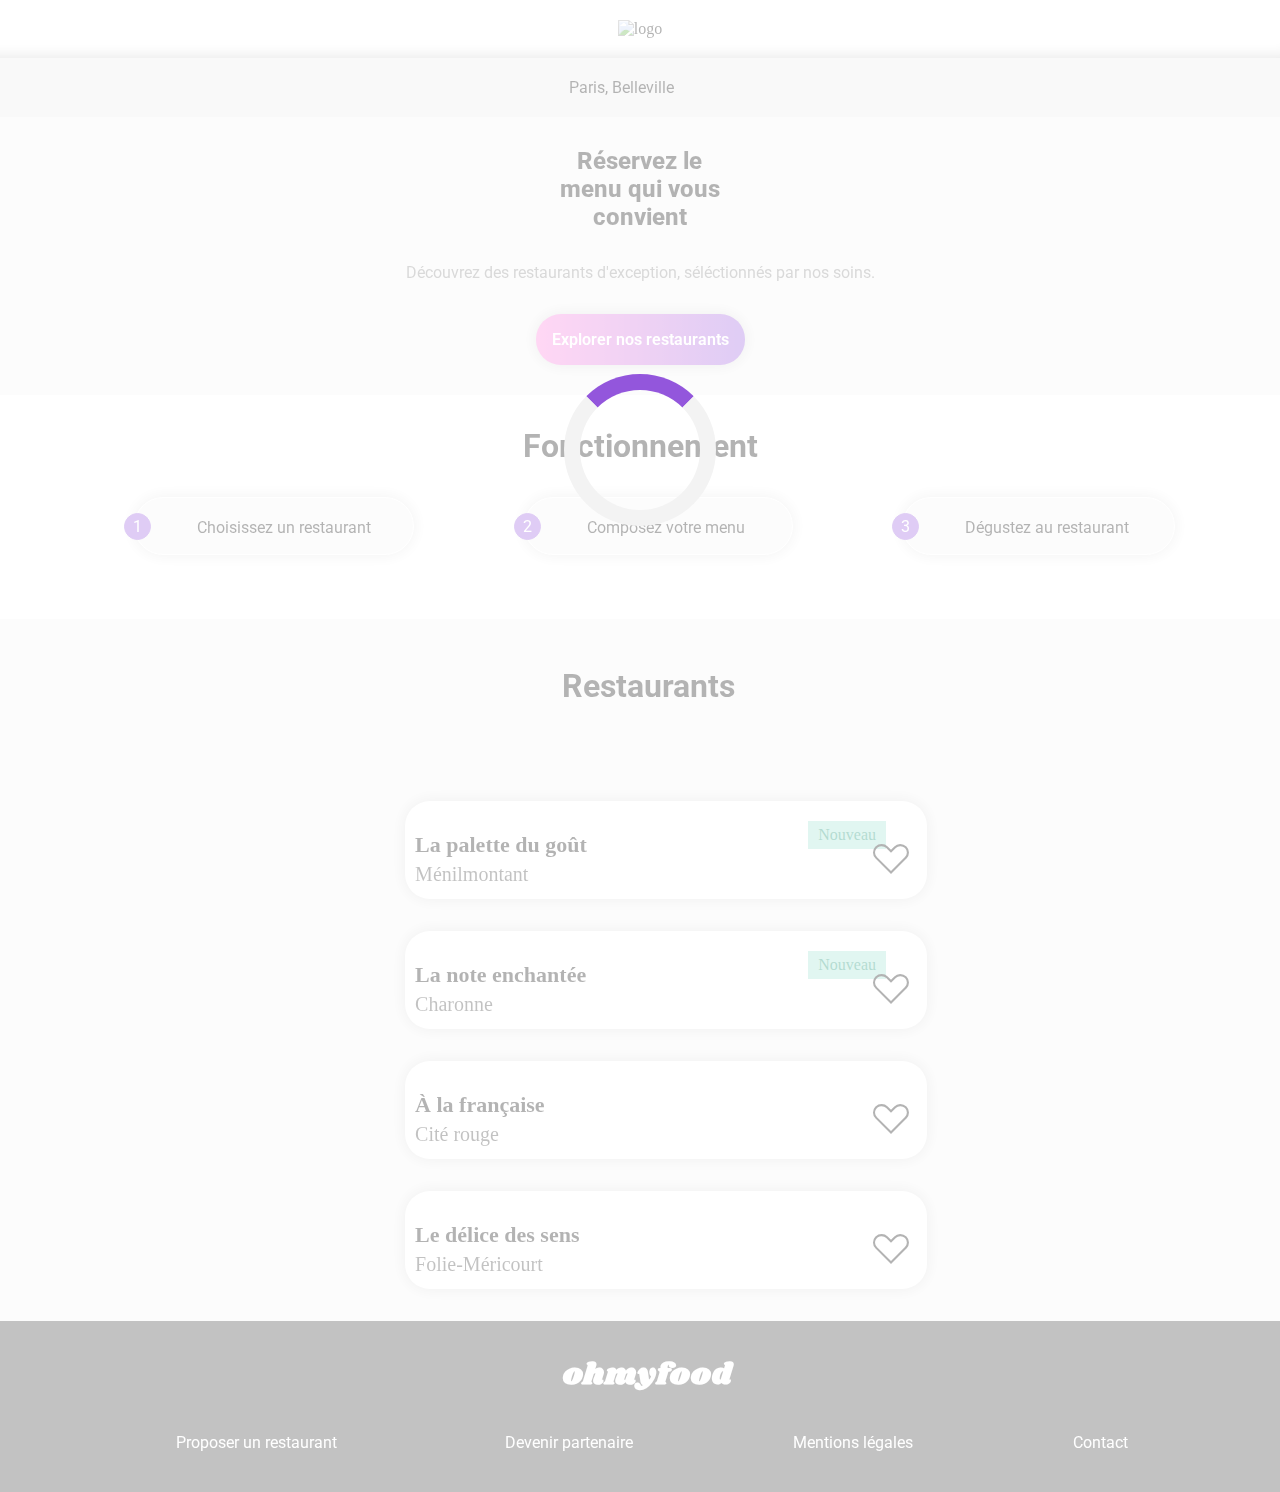
==== commit 44c96324: "[FIX] w3c validator" ====
--- a/index.html
+++ b/index.html
@@ -1,5 +1,6 @@
 <!DOCTYPE html>
 <html lang="en">
+
 <head>
     <link rel="shortcut icon" href="./favicon.ico" />
     <meta charset="UTF-8">
@@ -9,15 +10,19 @@
     <link rel="preconnect" href="https://fonts.googleapis.com">
     <link rel="preconnect" href="https://fonts.gstatic.com" crossorigin>
     <link href="https://fonts.googleapis.com/css2?family=Shrikhand&display=swap" rel="stylesheet">
-    <link href="https://fonts.googleapis.com/css2?family=Roboto:wght@100;300;400;500;700;900&display=swap" rel="stylesheet">
-    <link rel="stylesheet" href="https://use.fontawesome.com/releases/v5.15.3/css/all.css" integrity="sha384-SZXxX4whJ79/gErwcOYf+zWLeJdY/qpuqC4cAa9rOGUstPomtqpuNWT9wdPEn2fk" crossorigin="anonymous">
+    <link href="https://fonts.googleapis.com/css2?family=Roboto:wght@100;300;400;500;700;900&display=swap"
+        rel="stylesheet">
+    <link rel="stylesheet" href="https://use.fontawesome.com/releases/v5.15.3/css/all.css"
+        integrity="sha384-SZXxX4whJ79/gErwcOYf+zWLeJdY/qpuqC4cAa9rOGUstPomtqpuNWT9wdPEn2fk" crossorigin="anonymous">
     <title>Ohmyfood!</title>
 </head>
+
 <body>
     <svg id='heart' height="0" width="0">
         <defs>
             <clipPath id="svgPath">
-                <path d="M20,35.09,4.55,19.64a8.5,8.5,0,0,1-.13-12l.13-.13a8.72,8.72,0,0,1,12.14,0L20,10.79l3.3-3.3a8.09,8.09,0,0,1,5.83-2.58,8.89,8.89,0,0,1,6.31,2.58,8.5,8.5,0,0,1,.13,12l-.13.13Z"/>
+                <path
+                    d="M20,35.09,4.55,19.64a8.5,8.5,0,0,1-.13-12l.13-.13a8.72,8.72,0,0,1,12.14,0L20,10.79l3.3-3.3a8.09,8.09,0,0,1,5.83-2.58,8.89,8.89,0,0,1,6.31,2.58,8.5,8.5,0,0,1,.13,12l-.13.13Z" />
             </clipPath>
         </defs>
     </svg>
@@ -38,9 +43,15 @@
             <section id="Fonctionnement">
                 <h1>Fonctionnement</h1>
                 <ul>
-                    <li><p>1</p><span><i class="fas fa-mobile-alt"></i>Choisissez un restaurant</span></li>
-                    <li><p>2</p><span><i class="fas fa-list"></i>Composez votre menu</span></li>
-                    <li><p>3</p><span><i class="fas fa-store"></i>Dégustez au restaurant</span></li>
+                    <li>
+                        <p>1</p><span><i class="fas fa-mobile-alt"></i>Choisissez un restaurant</span>
+                    </li>
+                    <li>
+                        <p>2</p><span><i class="fas fa-list"></i>Composez votre menu</span>
+                    </li>
+                    <li>
+                        <p>3</p><span><i class="fas fa-store"></i>Dégustez au restaurant</span>
+                    </li>
                 </ul>
             </section>
             <section id="Restaurant">
@@ -50,83 +61,87 @@
                         <a href="pages/menu_1.html">
                             <figure>
                                 <img src="./maquette/images/restaurants/jay-wennington-N_Y88TWmGwA-unsplash.jpg" alt="">
-                                <span>Nouveau</span>
+                                <span class="new">Nouveau</span>
                                 <figcaption>
                                     <div class="card_text">
                                         <h2>La palette du goût</h2>
                                         <p>Ménilmontant</p>
                                     </div>
-                                </a>
-                                <div class="heart-container">
-                                    <svg width="40" height="40" viewBox="0 0 40 40" class='heart-stroke'>
-                                       <path d="M20,35.07,4.55,19.62a8.5,8.5,0,0,1-.12-12l.12-.12a8.72,8.72,0,0,1,12.14,0L20,10.77l3.3-3.3A8.09,8.09,0,0,1,29.13,4.9a8.89,8.89,0,0,1,6.31,2.58,8.5,8.5,0,0,1,.12,12l-.12.12ZM10.64,7.13A6.44,6.44,0,0,0,6.07,18.19L20,32.06,33.94,18.12A6.44,6.44,0,0,0,34,9l0,0a6.44,6.44,0,0,0-4.77-1.85A6,6,0,0,0,24.83,9L20,13.78,15.21,9A6.44,6.44,0,0,0,10.64,7.13Z"/>
-                                    </svg>
-                                    
-                                    <a href='#' class='heart-clip'></a>
-                                 </div>
+                                    <div class="heart-container">
+                                        <svg width="40" height="40" viewBox="0 0 40 40" class='heart-stroke'>
+                                            <path
+                                                d="M20,35.07,4.55,19.62a8.5,8.5,0,0,1-.12-12l.12-.12a8.72,8.72,0,0,1,12.14,0L20,10.77l3.3-3.3A8.09,8.09,0,0,1,29.13,4.9a8.89,8.89,0,0,1,6.31,2.58,8.5,8.5,0,0,1,.12,12l-.12.12ZM10.64,7.13A6.44,6.44,0,0,0,6.07,18.19L20,32.06,33.94,18.12A6.44,6.44,0,0,0,34,9l0,0a6.44,6.44,0,0,0-4.77-1.85A6,6,0,0,0,24.83,9L20,13.78,15.21,9A6.44,6.44,0,0,0,10.64,7.13Z" />
+                                        </svg>
+                                        <span class='heart-clip'></span>
+                                    </div>
                                 </figcaption>
                             </figure>
+                        </a>
                     </div>
                     <div class="Restaurant_card">
                         <a href="pages/menu_2.html">
                             <figure>
                                 <img src="./maquette/images/restaurants/stil-u2Lp8tXIcjw-unsplash.jpg" alt="">
-                                <span>Nouveau</span>
+                                <span class="new">Nouveau</span>
                                 <figcaption>
                                     <div class="card_text">
                                         <h2>La note enchantée</h2>
                                         <p>Charonne</p>
                                     </div>
+                                    <div class="heart-container">
+                                        <svg width="40" height="40" viewBox="0 0 40 40" class='heart-stroke'>
+                                            <path
+                                                d="M20,35.07,4.55,19.62a8.5,8.5,0,0,1-.12-12l.12-.12a8.72,8.72,0,0,1,12.14,0L20,10.77l3.3-3.3A8.09,8.09,0,0,1,29.13,4.9a8.89,8.89,0,0,1,6.31,2.58,8.5,8.5,0,0,1,.12,12l-.12.12ZM10.64,7.13A6.44,6.44,0,0,0,6.07,18.19L20,32.06,33.94,18.12A6.44,6.44,0,0,0,34,9l0,0a6.44,6.44,0,0,0-4.77-1.85A6,6,0,0,0,24.83,9L20,13.78,15.21,9A6.44,6.44,0,0,0,10.64,7.13Z" />
+                                        </svg>
+
+                                        <span class='heart-clip'></span>
+                                    </div>
+                                </figcaption>
+                            </figure>
                         </a>
-                        <div class="heart-container">
-                            <svg width="40" height="40" viewBox="0 0 40 40" class='heart-stroke'>
-                               <path d="M20,35.07,4.55,19.62a8.5,8.5,0,0,1-.12-12l.12-.12a8.72,8.72,0,0,1,12.14,0L20,10.77l3.3-3.3A8.09,8.09,0,0,1,29.13,4.9a8.89,8.89,0,0,1,6.31,2.58,8.5,8.5,0,0,1,.12,12l-.12.12ZM10.64,7.13A6.44,6.44,0,0,0,6.07,18.19L20,32.06,33.94,18.12A6.44,6.44,0,0,0,34,9l0,0a6.44,6.44,0,0,0-4.77-1.85A6,6,0,0,0,24.83,9L20,13.78,15.21,9A6.44,6.44,0,0,0,10.64,7.13Z"/>
-                            </svg>
-                            
-                            <a href='#' class='heart-clip'></a>
-                         </div>
-                            </figcaption>
-                        </figure>
                     </div>
                     <div class="Restaurant_card">
                         <a href="pages/menu_3.html">
-                        <figure>
-                            <img src="/maquette/images/restaurants/toa-heftiba-DQKerTsQwi0-unsplash.jpg" alt="">
-                            <figcaption>
-                                <div class="card_text">
-                                    <h2>À la française</h2>
-                                    <p>Cité rouge</p>
-                                </div>
-                            </a>
-                            <div class="heart-container">
-                                <svg width="40" height="40" viewBox="0 0 40 40" class='heart-stroke'>
-                                   <path d="M20,35.07,4.55,19.62a8.5,8.5,0,0,1-.12-12l.12-.12a8.72,8.72,0,0,1,12.14,0L20,10.77l3.3-3.3A8.09,8.09,0,0,1,29.13,4.9a8.89,8.89,0,0,1,6.31,2.58,8.5,8.5,0,0,1,.12,12l-.12.12ZM10.64,7.13A6.44,6.44,0,0,0,6.07,18.19L20,32.06,33.94,18.12A6.44,6.44,0,0,0,34,9l0,0a6.44,6.44,0,0,0-4.77-1.85A6,6,0,0,0,24.83,9L20,13.78,15.21,9A6.44,6.44,0,0,0,10.64,7.13Z"/>
-                                </svg>
-                                
-                                <a href='#' class='heart-clip'></a>
-                             </div>
-                            </figcaption>
-                        </figure>
+                            <figure>
+                                <img src="/maquette/images/restaurants/toa-heftiba-DQKerTsQwi0-unsplash.jpg" alt="">
+                                <figcaption>
+                                    <div class="card_text">
+                                        <h2>À la française</h2>
+                                        <p>Cité rouge</p>
+                                    </div>
+                                    <div class="heart-container">
+                                        <svg width="40" height="40" viewBox="0 0 40 40" class='heart-stroke'>
+                                            <path
+                                                d="M20,35.07,4.55,19.62a8.5,8.5,0,0,1-.12-12l.12-.12a8.72,8.72,0,0,1,12.14,0L20,10.77l3.3-3.3A8.09,8.09,0,0,1,29.13,4.9a8.89,8.89,0,0,1,6.31,2.58,8.5,8.5,0,0,1,.12,12l-.12.12ZM10.64,7.13A6.44,6.44,0,0,0,6.07,18.19L20,32.06,33.94,18.12A6.44,6.44,0,0,0,34,9l0,0a6.44,6.44,0,0,0-4.77-1.85A6,6,0,0,0,24.83,9L20,13.78,15.21,9A6.44,6.44,0,0,0,10.64,7.13Z" />
+                                        </svg>
+
+                                        <span class='heart-clip'></span>
+                                    </div>
+                                </figcaption>
+                            </figure>
+                        </a>
                     </div>
                     <div class="Restaurant_card">
                         <a href="pages/menu_4.html">
-                        <figure>
-                            <img src="/maquette/images/restaurants/louis-hansel-shotsoflouis-qNBGVyOCY8Q-unsplash.jpg" alt="">
-                            <figcaption>
-                                <div class="card_text">
-                                    <h2>Le délice des sens</h2>
-                                    <p>Folie-Méricourt</p>
-                                </div>
-                            </a>
-                            <div class="heart-container">
-                                <svg width="40" height="40" viewBox="0 0 40 40" class='heart-stroke'>
-                                   <path d="M20,35.07,4.55,19.62a8.5,8.5,0,0,1-.12-12l.12-.12a8.72,8.72,0,0,1,12.14,0L20,10.77l3.3-3.3A8.09,8.09,0,0,1,29.13,4.9a8.89,8.89,0,0,1,6.31,2.58,8.5,8.5,0,0,1,.12,12l-.12.12ZM10.64,7.13A6.44,6.44,0,0,0,6.07,18.19L20,32.06,33.94,18.12A6.44,6.44,0,0,0,34,9l0,0a6.44,6.44,0,0,0-4.77-1.85A6,6,0,0,0,24.83,9L20,13.78,15.21,9A6.44,6.44,0,0,0,10.64,7.13Z"/>
-                                </svg>
-                                
-                                <a href='#' class='heart-clip'></a>
-                             </div>
-                            </figcaption>
-                        </figure>
+                            <figure>
+                                <img src="/maquette/images/restaurants/louis-hansel-shotsoflouis-qNBGVyOCY8Q-unsplash.jpg"
+                                    alt="">
+                                <figcaption>
+                                    <div class="card_text">
+                                        <h2>Le délice des sens</h2>
+                                        <p>Folie-Méricourt</p>
+                                    </div>
+                                    <div class="heart-container">
+                                        <svg width="40" height="40" viewBox="0 0 40 40" class='heart-stroke'>
+                                            <path
+                                                d="M20,35.07,4.55,19.62a8.5,8.5,0,0,1-.12-12l.12-.12a8.72,8.72,0,0,1,12.14,0L20,10.77l3.3-3.3A8.09,8.09,0,0,1,29.13,4.9a8.89,8.89,0,0,1,6.31,2.58,8.5,8.5,0,0,1,.12,12l-.12.12ZM10.64,7.13A6.44,6.44,0,0,0,6.07,18.19L20,32.06,33.94,18.12A6.44,6.44,0,0,0,34,9l0,0a6.44,6.44,0,0,0-4.77-1.85A6,6,0,0,0,24.83,9L20,13.78,15.21,9A6.44,6.44,0,0,0,10.64,7.13Z" />
+                                        </svg>
+
+                                        <span class='heart-clip'></span>
+                                    </div>
+                                </figcaption>
+                            </figure>
+                        </a>
                     </div>
                 </div>
             </section>
@@ -137,9 +152,10 @@
                 <li><span><i class="fas fa-utensils"></i>Proposer un restaurant</span></li>
                 <li><span><i class="fas fa-hands-helping"></i>Devenir partenaire</span></li>
                 <li>Mentions légales</li>
-                <a href="mailto:ohmyfood@gmail.com"><li>Contact</li></a>
+                <li><a href="mailto:ohmyfood@gmail.com">Contact</a></li>
             </ul>
         </footer>
     </div>
 </body>
+
 </html>--- a/style/style.css
+++ b/style/style.css
@@ -302,7 +302,7 @@
   border-radius: 25px 25px 25px 25px;
   margin-left: 5%;
 }
-.Restaurant_card figure span {
+.Restaurant_card figure .new {
   background-color: #99e2d0;
   color: #008766;
   padding: 5px 10px 5px 10px;
@@ -323,7 +323,7 @@
   .Restaurant_card figure {
     width: 100%;
   }
-  .Restaurant_card figure span {
+  .Restaurant_card figure .new {
     background-color: #99e2d0;
     color: #008766;
     padding: 5px 10px 5px 10px;
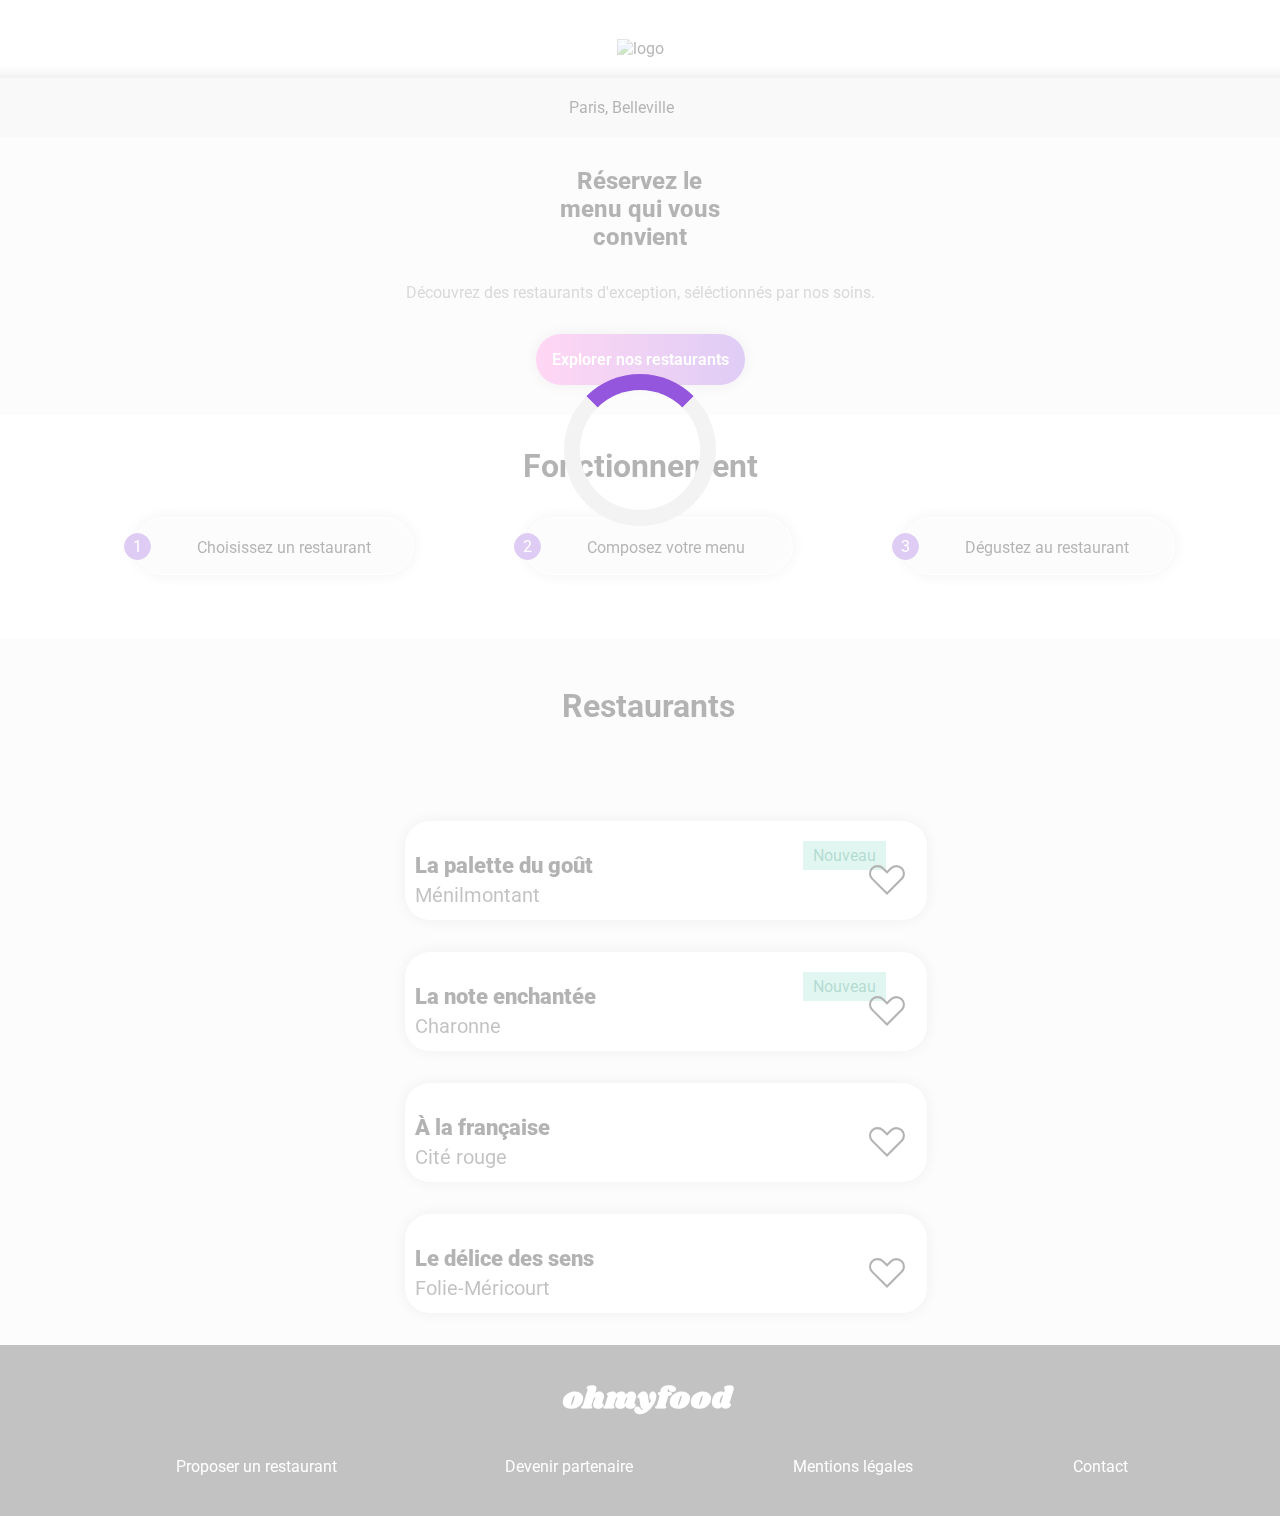
==== commit a3d29715: "[FIX] duplicate scss + img missing + hover buttons" ====
--- a/index.html
+++ b/index.html
@@ -6,7 +6,7 @@
     <meta charset="UTF-8">
     <meta http-equiv="X-UA-Compatible" content="IE=edge">
     <meta name="viewport" content="width=device-width, initial-scale=1.0">
-    <link rel="stylesheet" href="style/style.css">
+    <link rel="stylesheet" href="style/Home.css">
     <link rel="preconnect" href="https://fonts.googleapis.com">
     <link rel="preconnect" href="https://fonts.gstatic.com" crossorigin>
     <link href="https://fonts.googleapis.com/css2?family=Shrikhand&display=swap" rel="stylesheet">
@@ -28,7 +28,7 @@
     </svg>
     <div id="loader"></div>
     <div id="wait">
-        <header>
+        <header class="headerHome">
             <img src="/maquette/images/logo/ohmyfood@2x.svg" alt="logo">
         </header>
         <main>
@@ -38,7 +38,7 @@
             <section id="Description">
                 <h1>Réservez le menu qui vous convient</h1>
                 <p>Découvrez des restaurants d'exception, séléctionnés par nos soins.</p>
-                <a id="ButtonDescription" href="#">Explorer nos restaurants</a>
+                <a href="#">Explorer nos restaurants</a>
             </section>
             <section id="Fonctionnement">
                 <h1>Fonctionnement</h1>
--- a/style/Home.css
+++ b/style/Home.css
@@ -0,0 +1,874 @@
+@keyframes opacityA {
+  to {
+    opacity: 1;
+  }
+}
+@keyframes cssAnimation {
+  to {
+    width: 0;
+    height: 0;
+    display: none;
+    border: none;
+    position: absolute;
+  }
+}
+@keyframes spin {
+  0% {
+    transform: rotate(0deg);
+  }
+  100% {
+    transform: rotate(360deg);
+  }
+}
+.card-1 {
+  animation: card_pop 1s ease-in-out;
+}
+
+.card-2 {
+  animation: card_pop 2s ease-in-out;
+}
+
+.card-3 {
+  animation: card_pop 3s ease-in-out;
+}
+
+.card-4 {
+  animation: card_pop 4s ease-in-out;
+}
+
+.card-5 {
+  animation: card_pop 5s ease-in-out;
+}
+
+.card-6 {
+  animation: card_pop 6s ease-in-out;
+}
+
+.card-7 {
+  animation: card_pop 7s ease-in-out;
+}
+
+.card-8 {
+  animation: card_pop 8s ease-in-out;
+}
+
+.card-9 {
+  animation: card_pop 9s ease-in-out;
+}
+
+.card-10 {
+  animation: card_pop 10s ease-in-out;
+}
+
+.card-11 {
+  animation: card_pop 11s ease-in-out;
+}
+
+.card-12 {
+  animation: card_pop 12s ease-in-out;
+}
+
+.card-13 {
+  animation: card_pop 13s ease-in-out;
+}
+
+.card-14 {
+  animation: card_pop 14s ease-in-out;
+}
+
+.card-15 {
+  animation: card_pop 15s ease-in-out;
+}
+
+.card-16 {
+  animation: card_pop 16s ease-in-out;
+}
+
+@keyframes card_pop {
+  0% {
+    opacity: 0;
+  }
+  1% {
+    opacity: 0;
+  }
+  100% {
+    opacity: 1;
+  }
+}
+@keyframes gradient {
+  0% {
+    background-position: 0%;
+  }
+  100% {
+    background-position: 100%;
+  }
+}
+/* Primary Colors*/
+/* Font */
+* {
+  margin: 0;
+  font-family: "Roboto", sans-serif;
+}
+
+@keyframes opacityA {
+  to {
+    opacity: 1;
+  }
+}
+@keyframes cssAnimation {
+  to {
+    width: 0;
+    height: 0;
+    display: none;
+    border: none;
+    position: absolute;
+  }
+}
+@keyframes spin {
+  0% {
+    transform: rotate(0deg);
+  }
+  100% {
+    transform: rotate(360deg);
+  }
+}
+.card-1 {
+  animation: card_pop 1s ease-in-out;
+}
+
+.card-2 {
+  animation: card_pop 2s ease-in-out;
+}
+
+.card-3 {
+  animation: card_pop 3s ease-in-out;
+}
+
+.card-4 {
+  animation: card_pop 4s ease-in-out;
+}
+
+.card-5 {
+  animation: card_pop 5s ease-in-out;
+}
+
+.card-6 {
+  animation: card_pop 6s ease-in-out;
+}
+
+.card-7 {
+  animation: card_pop 7s ease-in-out;
+}
+
+.card-8 {
+  animation: card_pop 8s ease-in-out;
+}
+
+.card-9 {
+  animation: card_pop 9s ease-in-out;
+}
+
+.card-10 {
+  animation: card_pop 10s ease-in-out;
+}
+
+.card-11 {
+  animation: card_pop 11s ease-in-out;
+}
+
+.card-12 {
+  animation: card_pop 12s ease-in-out;
+}
+
+.card-13 {
+  animation: card_pop 13s ease-in-out;
+}
+
+.card-14 {
+  animation: card_pop 14s ease-in-out;
+}
+
+.card-15 {
+  animation: card_pop 15s ease-in-out;
+}
+
+.card-16 {
+  animation: card_pop 16s ease-in-out;
+}
+
+@keyframes card_pop {
+  0% {
+    opacity: 0;
+  }
+  1% {
+    opacity: 0;
+  }
+  100% {
+    opacity: 1;
+  }
+}
+@keyframes gradient {
+  0% {
+    background-position: 0%;
+  }
+  100% {
+    background-position: 100%;
+  }
+}
+/* Primary Colors*/
+/* Font */
+* {
+  margin: 0;
+  font-family: "Roboto", sans-serif;
+}
+
+.headerHome {
+  width: 100%;
+  display: flex;
+  justify-content: center;
+  border-bottom: 1px transparent black;
+  -webkit-box-shadow: inset -16px -31px 15px -30px rgba(0, 0, 0, 0.35);
+  box-shadow: inset -16px -31px 15px -30px rgba(0, 0, 0, 0.35);
+}
+.headerHome img {
+  margin-bottom: 20px;
+  margin-top: 20px;
+}
+
+.headerMenu {
+  width: 100%;
+  padding-bottom: 10px;
+  display: flex;
+  justify-content: center;
+  align-items: center;
+  margin: auto;
+}
+.headerMenu a {
+  position: absolute;
+  left: 10%;
+  text-decoration: none;
+}
+.headerMenu i {
+  color: black;
+  font-size: 20px;
+}
+.headerMenu h1 {
+  font-family: "Shrikhand", cursive;
+  letter-spacing: 1px;
+}
+
+@keyframes opacityA {
+  to {
+    opacity: 1;
+  }
+}
+@keyframes cssAnimation {
+  to {
+    width: 0;
+    height: 0;
+    display: none;
+    border: none;
+    position: absolute;
+  }
+}
+@keyframes spin {
+  0% {
+    transform: rotate(0deg);
+  }
+  100% {
+    transform: rotate(360deg);
+  }
+}
+.card-1 {
+  animation: card_pop 1s ease-in-out;
+}
+
+.card-2 {
+  animation: card_pop 2s ease-in-out;
+}
+
+.card-3 {
+  animation: card_pop 3s ease-in-out;
+}
+
+.card-4 {
+  animation: card_pop 4s ease-in-out;
+}
+
+.card-5 {
+  animation: card_pop 5s ease-in-out;
+}
+
+.card-6 {
+  animation: card_pop 6s ease-in-out;
+}
+
+.card-7 {
+  animation: card_pop 7s ease-in-out;
+}
+
+.card-8 {
+  animation: card_pop 8s ease-in-out;
+}
+
+.card-9 {
+  animation: card_pop 9s ease-in-out;
+}
+
+.card-10 {
+  animation: card_pop 10s ease-in-out;
+}
+
+.card-11 {
+  animation: card_pop 11s ease-in-out;
+}
+
+.card-12 {
+  animation: card_pop 12s ease-in-out;
+}
+
+.card-13 {
+  animation: card_pop 13s ease-in-out;
+}
+
+.card-14 {
+  animation: card_pop 14s ease-in-out;
+}
+
+.card-15 {
+  animation: card_pop 15s ease-in-out;
+}
+
+.card-16 {
+  animation: card_pop 16s ease-in-out;
+}
+
+@keyframes card_pop {
+  0% {
+    opacity: 0;
+  }
+  1% {
+    opacity: 0;
+  }
+  100% {
+    opacity: 1;
+  }
+}
+@keyframes gradient {
+  0% {
+    background-position: 0%;
+  }
+  100% {
+    background-position: 100%;
+  }
+}
+/* Primary Colors*/
+/* Font */
+* {
+  margin: 0;
+  font-family: "Roboto", sans-serif;
+}
+
+footer {
+  background-color: #353535;
+  color: white;
+  display: flex;
+  flex-direction: column;
+}
+footer a {
+  color: white;
+  text-decoration: none;
+}
+footer h2 {
+  font-family: "Shrikhand", cursive;
+  font-size: 16px;
+  letter-spacing: 1px;
+  margin: 2rem 0 1rem 1rem;
+}
+footer ul {
+  list-style: none;
+  padding: 0;
+  margin-left: 1rem;
+  margin-bottom: 2rem;
+  font-style: normal;
+}
+footer i {
+  margin-right: 0.5rem;
+  font-size: 16px;
+}
+footer li {
+  margin-bottom: 0.5rem;
+}
+@media (min-width: 48em) {
+  footer {
+    align-items: center;
+  }
+  footer ul {
+    display: flex;
+    width: 100%;
+    justify-content: space-evenly;
+    margin-top: 20px;
+  }
+  footer h2 {
+    font-size: 30px;
+  }
+}
+
+@keyframes opacityA {
+  to {
+    opacity: 1;
+  }
+}
+@keyframes cssAnimation {
+  to {
+    width: 0;
+    height: 0;
+    display: none;
+    border: none;
+    position: absolute;
+  }
+}
+@keyframes spin {
+  0% {
+    transform: rotate(0deg);
+  }
+  100% {
+    transform: rotate(360deg);
+  }
+}
+.card-1 {
+  animation: card_pop 1s ease-in-out;
+}
+
+.card-2 {
+  animation: card_pop 2s ease-in-out;
+}
+
+.card-3 {
+  animation: card_pop 3s ease-in-out;
+}
+
+.card-4 {
+  animation: card_pop 4s ease-in-out;
+}
+
+.card-5 {
+  animation: card_pop 5s ease-in-out;
+}
+
+.card-6 {
+  animation: card_pop 6s ease-in-out;
+}
+
+.card-7 {
+  animation: card_pop 7s ease-in-out;
+}
+
+.card-8 {
+  animation: card_pop 8s ease-in-out;
+}
+
+.card-9 {
+  animation: card_pop 9s ease-in-out;
+}
+
+.card-10 {
+  animation: card_pop 10s ease-in-out;
+}
+
+.card-11 {
+  animation: card_pop 11s ease-in-out;
+}
+
+.card-12 {
+  animation: card_pop 12s ease-in-out;
+}
+
+.card-13 {
+  animation: card_pop 13s ease-in-out;
+}
+
+.card-14 {
+  animation: card_pop 14s ease-in-out;
+}
+
+.card-15 {
+  animation: card_pop 15s ease-in-out;
+}
+
+.card-16 {
+  animation: card_pop 16s ease-in-out;
+}
+
+@keyframes card_pop {
+  0% {
+    opacity: 0;
+  }
+  1% {
+    opacity: 0;
+  }
+  100% {
+    opacity: 1;
+  }
+}
+@keyframes gradient {
+  0% {
+    background-position: 0%;
+  }
+  100% {
+    background-position: 100%;
+  }
+}
+/* Primary Colors*/
+/* Font */
+* {
+  margin: 0;
+  font-family: "Roboto", sans-serif;
+}
+
+.heart-container {
+  position: relative;
+  width: 40px;
+  height: 40px;
+  top: 1.8rem;
+  right: 1rem;
+}
+@media (min-width: 64em) {
+  .heart-container {
+    top: 1.8rem;
+    left: 1rem;
+  }
+}
+
+.heart-clip {
+  display: block;
+  width: 100%;
+  height: 100%;
+  position: relative;
+  overflow: hidden;
+  clip-path: url(#svgPath);
+}
+.heart-clip:hover::before {
+  transform: scale(1);
+  opacity: 1;
+}
+.heart-clip::before {
+  content: "";
+  display: block;
+  width: 100%;
+  height: 100%;
+  border-radius: 50%;
+  background-color: #9356DC;
+  opacity: 0;
+  transform: scale(0);
+  transition: transform 0.2s linear, opacity 0.2s linear;
+  transform-origin: center 60%;
+}
+
+.heart-stroke {
+  width: 100%;
+  height: 100%;
+  position: absolute;
+  top: 0;
+  left: 0;
+  fill: black;
+}
+
+#wait {
+  opacity: 0.3;
+  animation: 3s opacityA 3s forwards;
+}
+
+#loader {
+  position: fixed;
+  left: 50%;
+  top: 50%;
+  z-index: 1;
+  width: 120px;
+  height: 120px;
+  margin: -76px 0 0 -76px;
+  border: 16px solid #f3f3f3;
+  border-radius: 50%;
+  border-top: 16px solid #9356DC;
+  -webkit-animation: spin 2s linear infinite, cssAnimation 0s ease-out 3s forwards;
+  animation: spin 2s linear infinite, cssAnimation 0s ease-out 3s forwards;
+}
+
+#subheader {
+  display: flex;
+  justify-content: center;
+  background-color: #eaeaea;
+  padding: 20px 0px 20px 0px;
+}
+#subheader span {
+  font-weight: 400;
+  margin-right: 3rem;
+}
+#subheader span i {
+  margin-right: 10px;
+}
+
+#Description {
+  background-color: #f6f6f6;
+  display: flex;
+  padding-top: 30px;
+  padding-bottom: 30px;
+  flex-direction: column;
+  align-items: center;
+}
+#Description h1 {
+  font-size: 24px;
+  width: 70%;
+  font-weight: 800;
+  text-align: center;
+}
+#Description p {
+  color: grey;
+  margin-top: 1rem;
+  font-size: 16px;
+  width: 80%;
+  text-align: center;
+  font-weight: 400;
+}
+#Description a {
+  margin-top: 2rem;
+  display: inline-block;
+  border: 1px transparent;
+  background-color: #9356DC;
+  background: linear-gradient(to right, #FF79DA, #9356DC);
+  border-radius: 25px;
+  color: white;
+  padding: 1rem;
+  text-decoration: none;
+  font-weight: 600;
+  box-shadow: 0 0 16px #0000002e;
+  transition: background 2s ease-in;
+}
+#Description a:hover {
+  background: #FF79DA;
+  box-shadow: 0 0 12px 8px #0000002e;
+}
+@media (min-width: 64em) {
+  #Description p {
+    margin-top: 2rem;
+  }
+  #Description #ButtonDescription {
+    margin-top: 2rem;
+  }
+  #Description h1 {
+    width: 13%;
+  }
+}
+
+#Fonctionnement {
+  margin: 2rem 1rem 4rem 1rem;
+}
+#Fonctionnement ul {
+  display: flex;
+  flex-direction: column;
+  list-style: none;
+  font-size: 16px;
+}
+#Fonctionnement i {
+  font-size: 20px;
+}
+#Fonctionnement span {
+  border: 1px solid white;
+  border-radius: 40px;
+  background: #f6f6f6;
+  padding: 1rem 2rem 1rem 2rem;
+  box-shadow: 0 0 16px #0000002e;
+  min-width: 72%;
+}
+#Fonctionnement span:hover {
+  background-color: #f5edff;
+}
+#Fonctionnement span:hover .fas {
+  color: #9356DC;
+  opacity: 1;
+}
+#Fonctionnement li {
+  display: flex;
+  align-items: center;
+  margin-top: 2rem;
+}
+#Fonctionnement i {
+  opacity: 0.5;
+  margin-right: 20px;
+  margin-left: 10px;
+}
+#Fonctionnement p {
+  position: absolute;
+  left: 42px;
+  border: 1px solid #9356DC;
+  padding: 3px 8px 3px 8px;
+  border-radius: 50%;
+  color: white;
+  background-color: #9356DC;
+}
+@media (min-width: 48em) {
+  #Fonctionnement ul {
+    padding: 0;
+  }
+  #Fonctionnement p {
+    left: 73px;
+  }
+  #Fonctionnement li {
+    justify-content: center;
+  }
+}
+@media (min-width: 64em) {
+  #Fonctionnement h1 {
+    text-align: center;
+  }
+  #Fonctionnement ul {
+    flex-direction: row;
+    justify-content: space-evenly;
+  }
+  #Fonctionnement p {
+    position: relative;
+    left: 17px;
+  }
+}
+
+@media (min-width: 64em) {
+  #Restaurant_cards {
+    display: flex;
+    flex-wrap: wrap;
+    width: 80%;
+    justify-content: space-around;
+    margin-top: 5rem;
+  }
+}
+
+#Restaurant {
+  background-color: #f6f6f6;
+  padding-top: 3rem;
+  display: flex;
+  flex-direction: column;
+}
+#Restaurant h1 {
+  margin: 0 0 1rem 1rem;
+}
+@media (min-width: 64em) {
+  #Restaurant {
+    align-items: center;
+  }
+}
+
+.card_text {
+  display: flex;
+  flex-direction: column;
+  margin: 5px 10px 5px 10px;
+}
+.card_text h2 {
+  font-size: 22px;
+  font-weight: 900;
+  margin-bottom: 5px;
+}
+.card_text p {
+  font-size: 20px;
+  opacity: 0.8;
+}
+
+.card_logo i {
+  margin-right: 1rem;
+  font-size: 28px;
+}
+
+.icon-unlock {
+  opacity: 0.5;
+}
+
+.lock:hover .icon-unlock,
+.lock .icon-lock {
+  display: none;
+}
+
+.lock:hover .icon-lock {
+  display: inline;
+  color: #9356DC;
+}
+
+.Restaurant_card {
+  margin-bottom: 2rem;
+}
+.Restaurant_card a {
+  text-decoration: none;
+  color: black;
+  position: relative;
+  display: block;
+}
+.Restaurant_card figcaption {
+  display: inline-flex;
+  align-items: center;
+  margin-top: 0.5rem;
+  margin-bottom: 0.5rem;
+  width: 100%;
+  justify-content: space-between;
+}
+.Restaurant_card figure {
+  background-color: white;
+  width: 90%;
+  box-shadow: 0 0 16px #0000002e;
+  border-radius: 25px 25px 25px 25px;
+  margin-left: 5%;
+}
+.Restaurant_card figure .new {
+  background-color: #99e2d0;
+  color: #008766;
+  padding: 5px 10px 5px 10px;
+  position: absolute;
+  top: 20px;
+  right: 15px;
+}
+@media (min-width: 48em) {
+  .Restaurant_card figure .new {
+    right: 60px;
+  }
+}
+.Restaurant_card img {
+  object-fit: cover;
+  width: 100%;
+  max-height: 227px;
+  border-radius: 25px 25px 0 0;
+}
+@media (min-width: 64em) {
+  .Restaurant_card {
+    width: 522px;
+  }
+  .Restaurant_card figure {
+    width: 100%;
+  }
+  .Restaurant_card figure .new {
+    background-color: #99e2d0;
+    color: #008766;
+    padding: 5px 10px 5px 10px;
+    position: absolute;
+    top: 20px;
+    right: 15px;
+  }
+}
+
+body {
+  display: flex;
+  justify-content: center;
+  align-items: center;
+}
+@media (min-width: 48em) {
+  body {
+    display: block;
+  }
+}
+
+.heart-container {
+  top: 0;
+}
+@media (min-width: 64em) {
+  .heart-container {
+    left: -20px;
+    top: 0;
+  }
+}
+
+/*# sourceMappingURL=Home.css.map */
